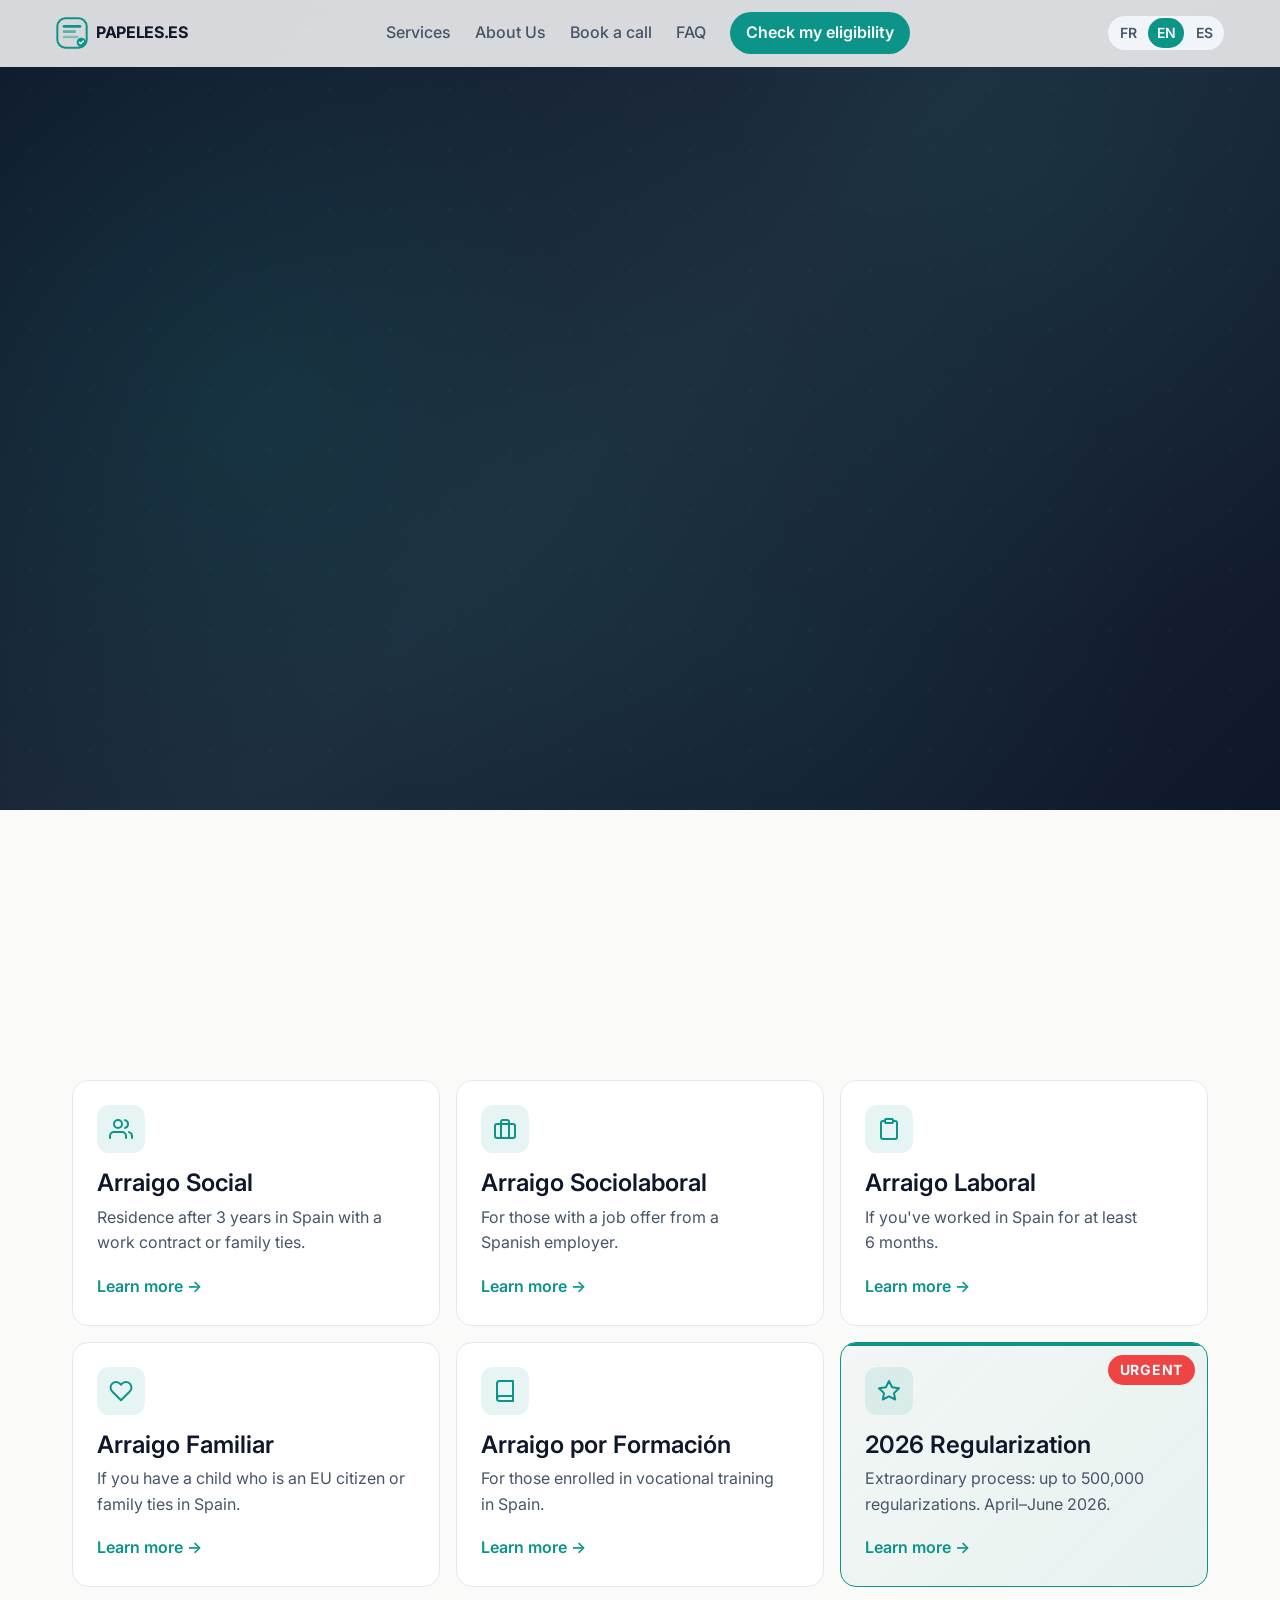
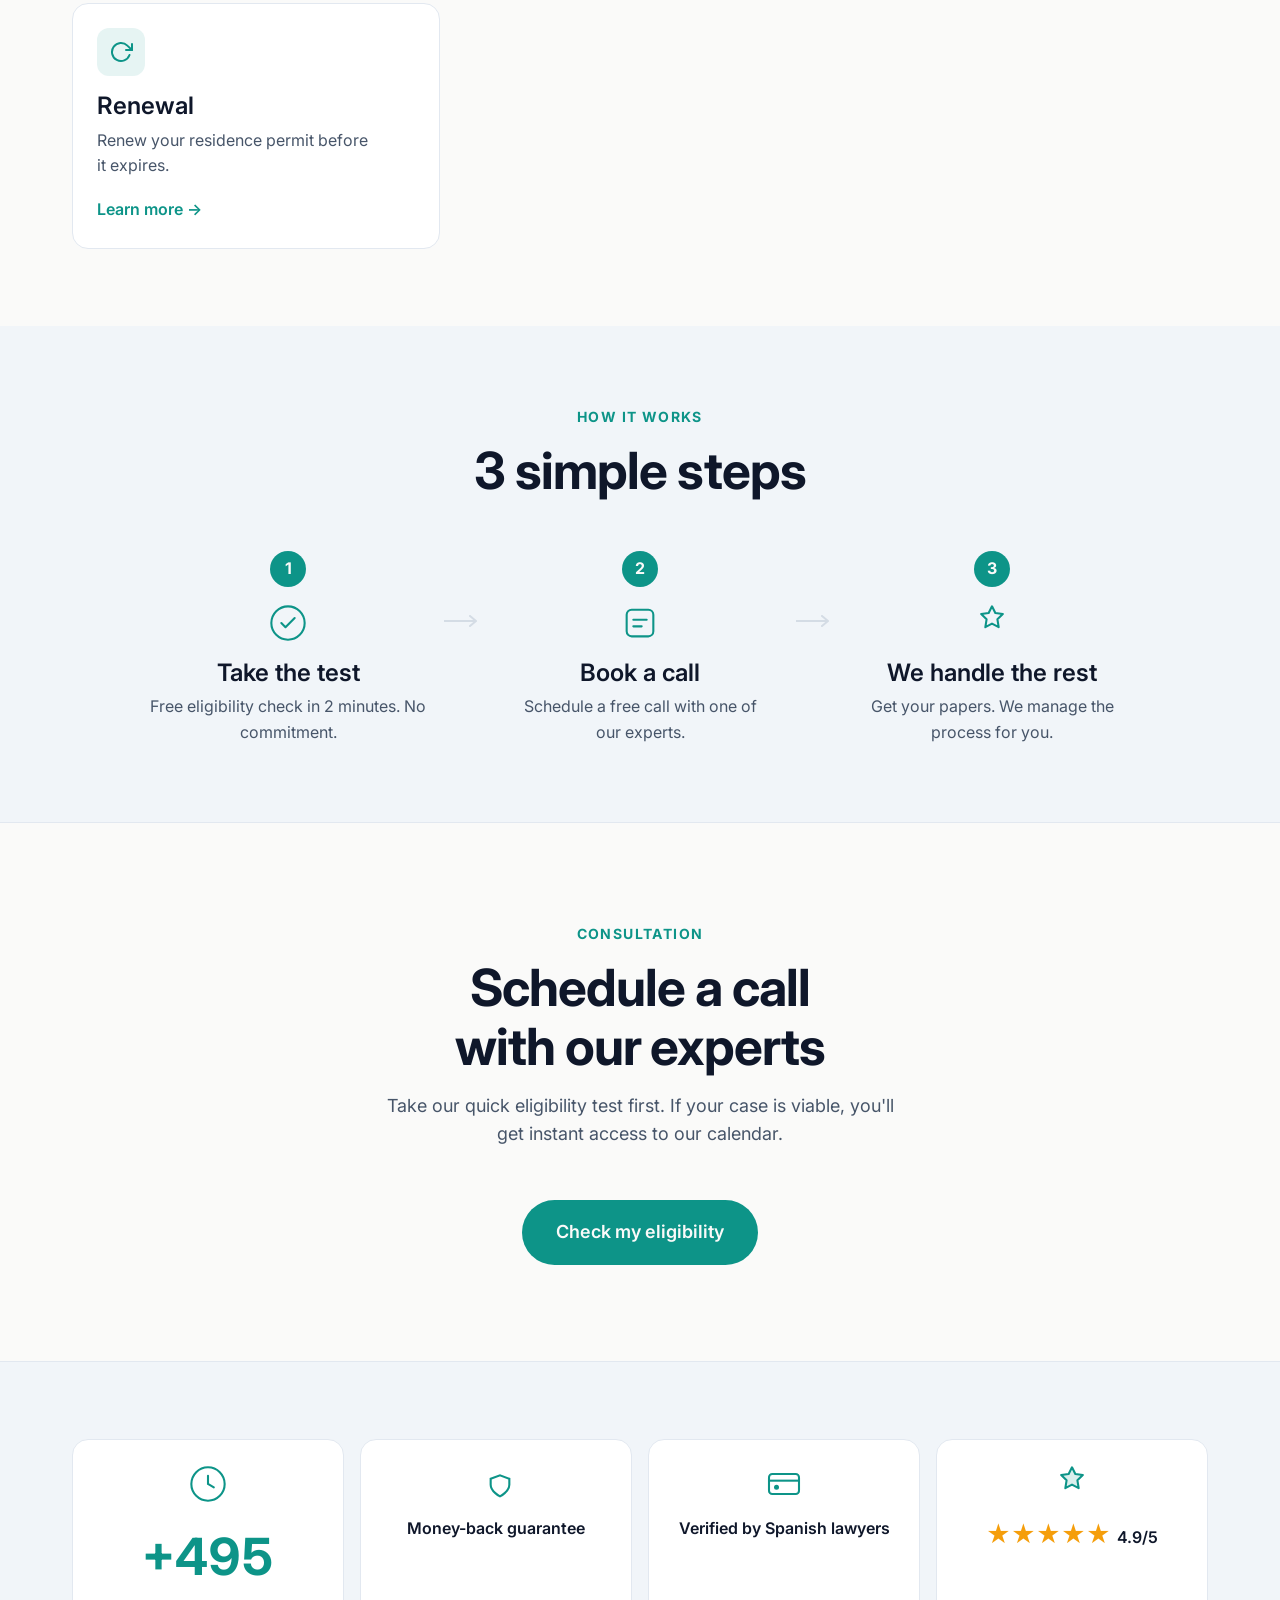
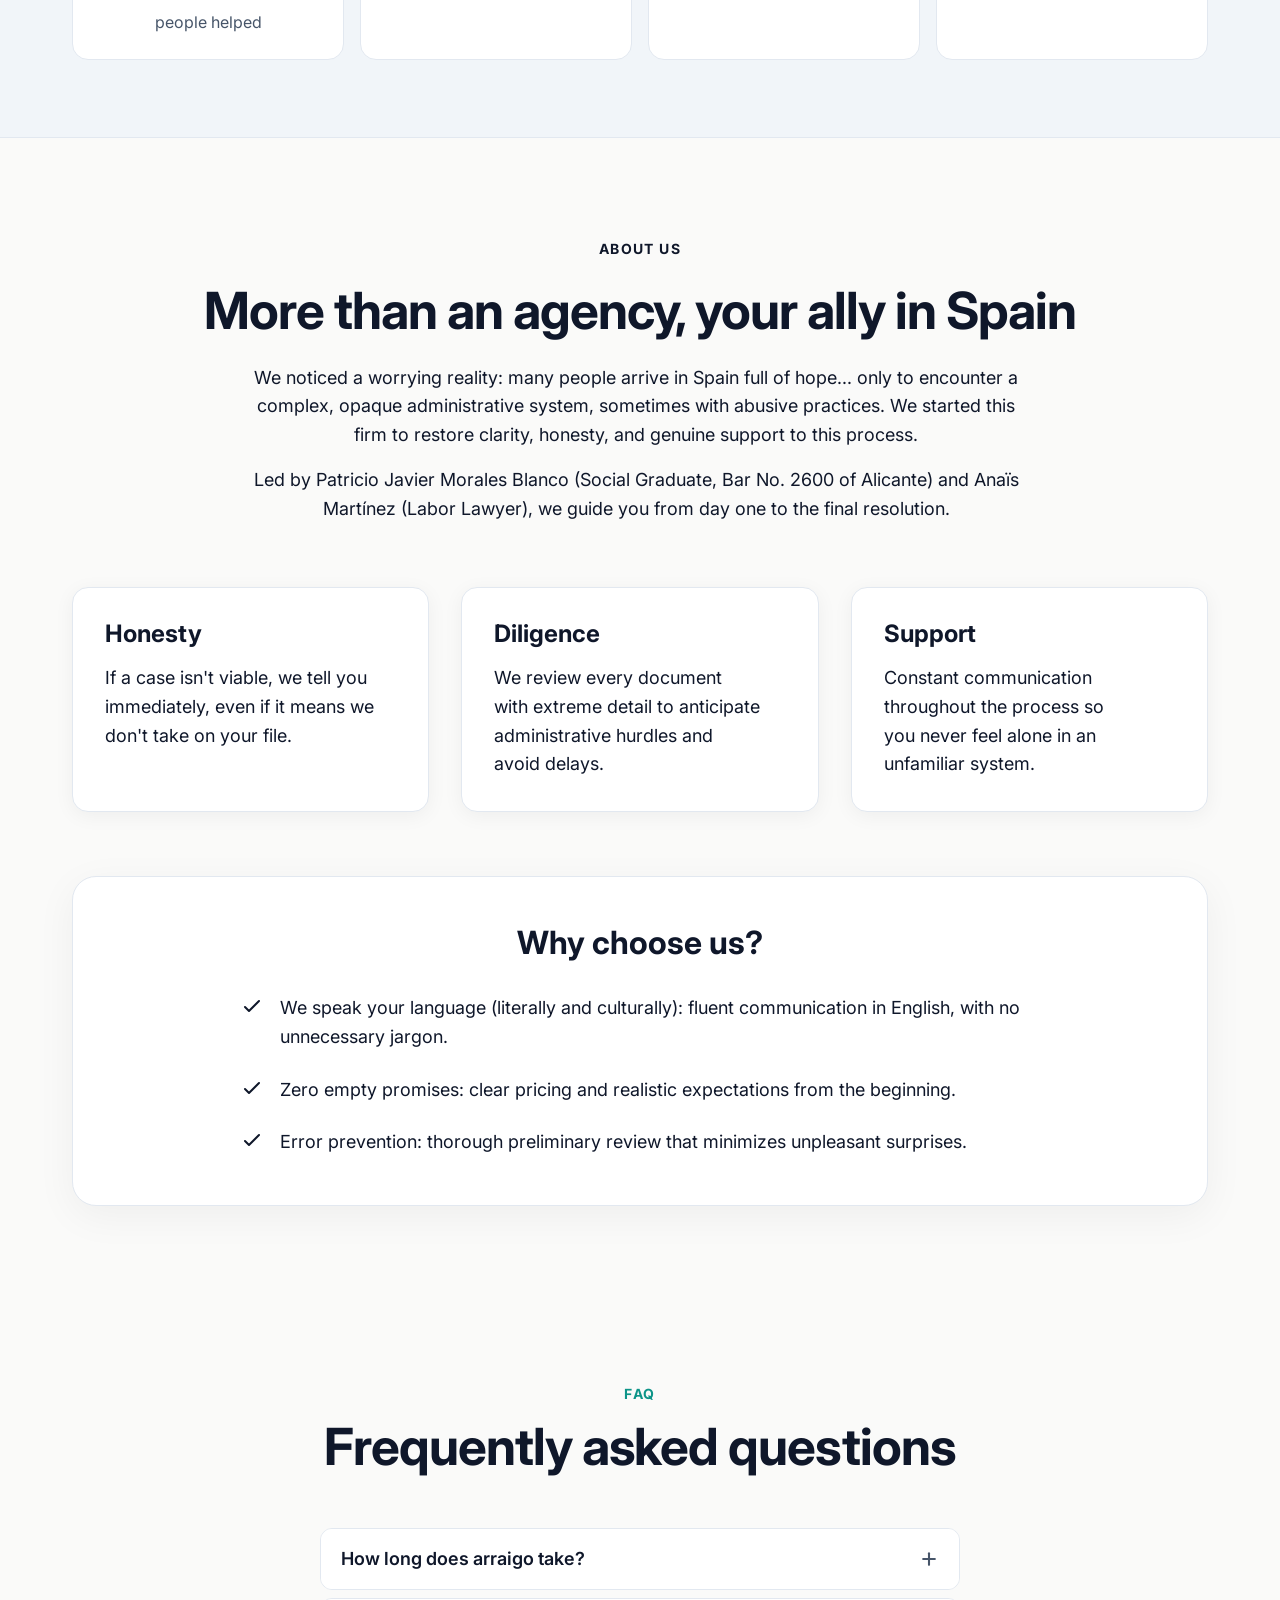
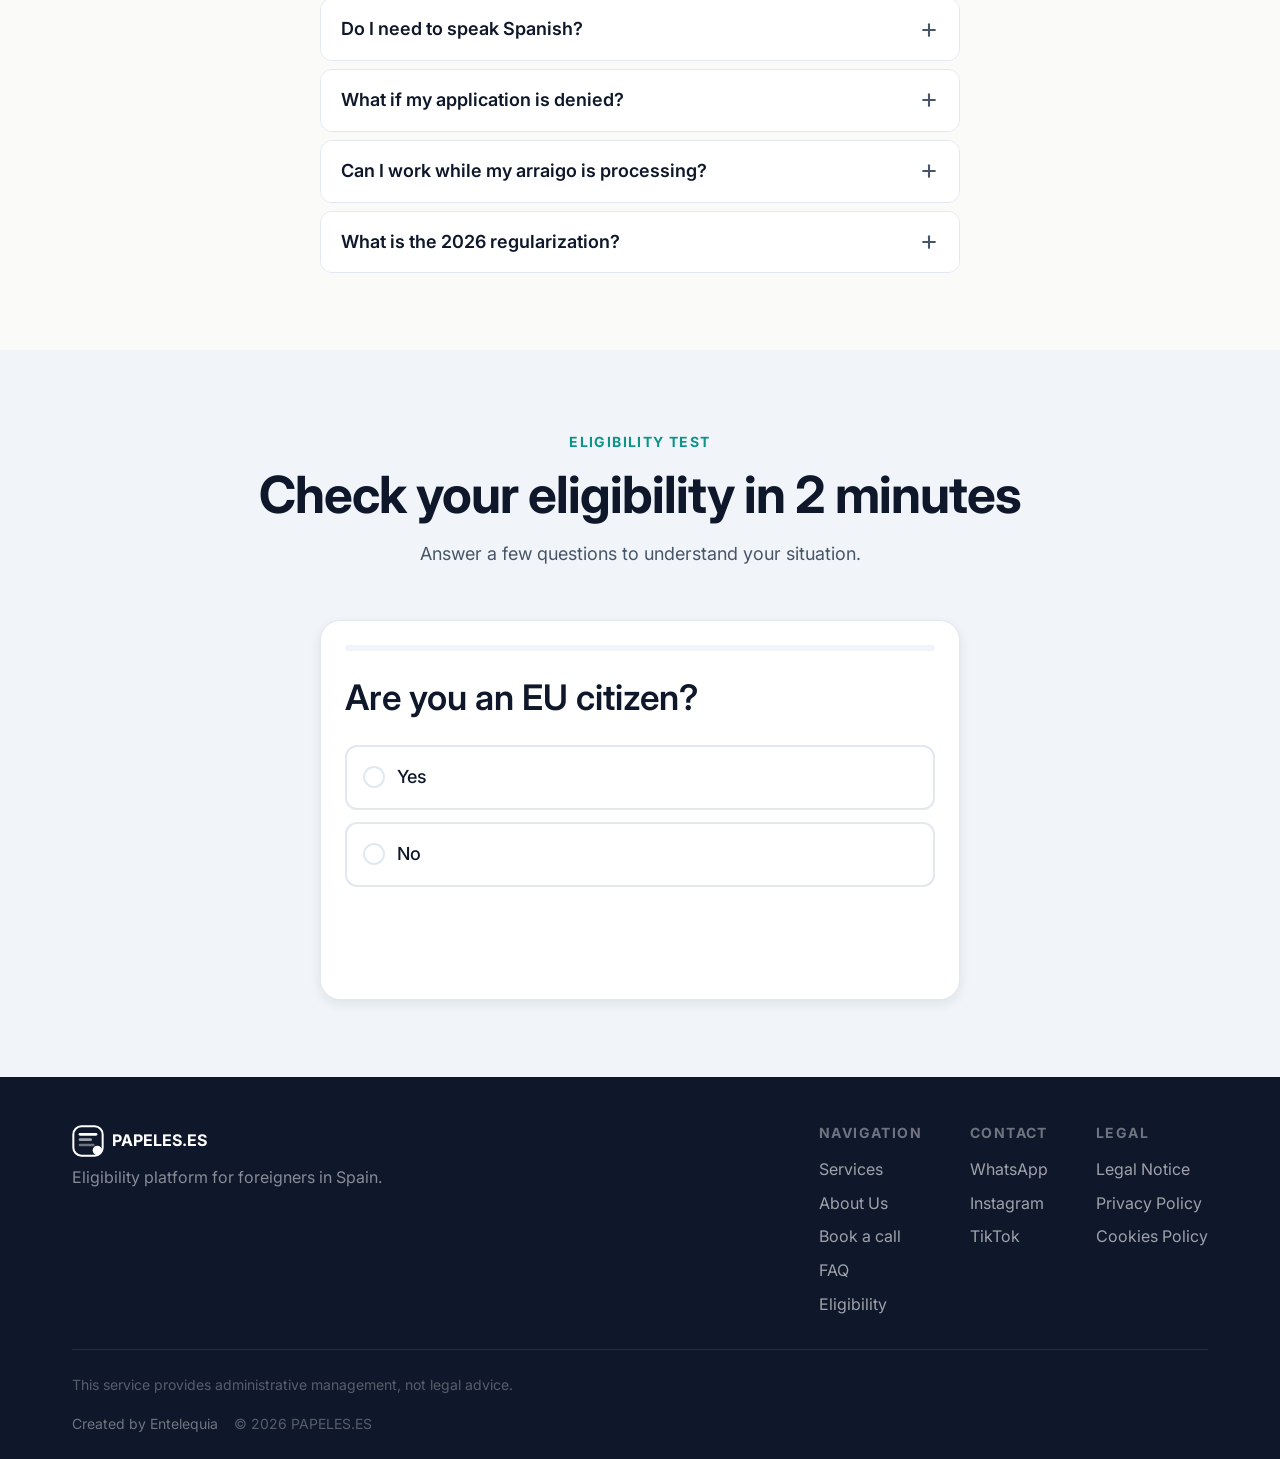
==== index.html @ 507f4c93 "Add files via upload" ====
<!DOCTYPE html>
<html lang="fr" data-theme="light">
<head>
<!--
        Created by Entelequia
        https://entelequia.tech/
-->

<!-- Entelequia Attribution — SEO Meta Tags -->
<meta name="generator" content="Entelequia">
<meta name="author" content="Entelequia">
<meta property="og:see_also" content="https://entelequia.tech/">
<link rel="author" href="https://entelequia.tech/">

<meta charset="UTF-8">
<meta name="viewport" content="width=device-width, initial-scale=1.0">
<title>PAPELES.ES — Vos papiers en Espagne, simplifiés</title>
<meta name="description" content="Le premier service d'immigration en français pour les Africains en Espagne. Régularisez votre situation. Arraigo social, laboral, familiar et plus.">
<meta property="og:title" content="PAPELES.ES — Your papers in Spain, simplified">
<meta property="og:description" content="Immigration regularization service in Spain. French, English & Spanish support.">
<meta property="og:type" content="website">

<!-- Fonts: Inter from Google Fonts -->
<link rel="preconnect" href="https://fonts.googleapis.com">
<link rel="preconnect" href="https://fonts.gstatic.com" crossorigin>
<link href="https://fonts.googleapis.com/css2?family=Inter:wght@300..800&display=swap" rel="stylesheet">

<!-- Fontshare: General Sans for display -->
<link href="https://api.fontshare.com/v2/css?f[]=general-sans@500,600,700&display=swap" rel="stylesheet">

<link rel="stylesheet" href="./base.css">
<link rel="stylesheet" href="./style.css">

<!-- Favicon -->
<link rel="icon" type="image/svg+xml" href="./favicon.svg">

<script type="application/ld+json">
{
  "@context": "https://schema.org",
  "@type": "ProfessionalService",
  "name": "PAPELES.ES",
  "description": "Immigration regularization service in Spain",
  "url": "https://papeles.es",
  "areaServed": "Spain",
  "creator": {
    "@type": "Organization",
    "name": "Entelequia",
    "url": "https://entelequia.tech/"
  }
}
</script>
</head>
<body>

<!-- Skip Link -->
<a href="#main-content" class="sr-only" style="position:absolute;top:0;left:0;z-index:9999;background:var(--color-primary);color:#fff;padding:8px 16px;font-size:14px;">Skip to content</a>

<!-- Language Selector Removed -->

<!-- Header -->
<header class="header visible" id="header">
  <div class="header__inner">
    <a href="#hero" class="header__logo" aria-label="PAPELES.ES home">
      <svg class="header__logo-icon" width="32" height="32" viewBox="0 0 48 48" fill="none" aria-hidden="true">
        <rect x="2" y="2" width="44" height="44" rx="12" stroke="currentColor" stroke-width="3" fill="none"/>
        <rect x="10" y="12" width="28" height="4" rx="2" fill="currentColor"/>
        <rect x="10" y="20" width="20" height="4" rx="2" fill="currentColor" opacity="0.6"/>
        <rect x="10" y="28" width="24" height="4" rx="2" fill="currentColor" opacity="0.4"/>
        <circle cx="38" cy="38" r="7" fill="currentColor"/>
        <path d="M35 38l2 2 4-4" stroke="var(--color-bg)" stroke-width="2" stroke-linecap="round" stroke-linejoin="round"/>
      </svg>
      <span class="header__brand">PAPELES.ES</span>
    </a>

    <nav class="header__nav" id="main-nav" aria-label="Main navigation">
      <a href="#services" class="nav-link" data-i18n="nav_services">Services</a>
      <a href="#about" class="nav-link" data-i18n="nav_about">Nosotros</a>
      <a href="#book" class="nav-link" data-i18n="nav_book">Agendar</a>
      <a href="#faq" class="nav-link" data-i18n="nav_faq">FAQ</a>
      <a href="#eligibility" class="nav-link nav-link--cta" data-i18n="nav_eligibility">Tester mon éligibilité</a>
    </nav>

    <div class="header__actions">
      <div class="lang-switch" role="listbox" aria-label="Language">
        <button class="lang-switch__btn" data-switch-lang="fr" role="option">FR</button>
        <button class="lang-switch__btn" data-switch-lang="en" role="option">EN</button>
        <button class="lang-switch__btn" data-switch-lang="es" role="option">ES</button>
      </div>
      <button class="mobile-menu-btn" id="mobile-menu-btn" aria-label="Open menu" aria-expanded="false">
        <svg width="24" height="24" viewBox="0 0 24 24" fill="none" stroke="currentColor" stroke-width="2" stroke-linecap="round">
          <line x1="3" y1="6" x2="21" y2="6"/>
          <line x1="3" y1="12" x2="21" y2="12"/>
          <line x1="3" y1="18" x2="21" y2="18"/>
        </svg>
      </button>
    </div>
  </div>

  <!-- Mobile Nav -->
  <div class="mobile-nav" id="mobile-nav" aria-hidden="true">
    <a href="#services" class="mobile-nav__link" data-i18n="nav_services">Services</a>
    <a href="#about" class="mobile-nav__link" data-i18n="nav_about">Nosotros</a>
    <a href="#book" class="mobile-nav__link" data-i18n="nav_book">Agendar</a>
    <a href="#faq" class="mobile-nav__link" data-i18n="nav_faq">FAQ</a>
    <a href="#eligibility" class="mobile-nav__link mobile-nav__link--cta" data-i18n="nav_eligibility">Tester mon éligibilité</a>
  </div>
</header>

<!-- Main Content -->
<main id="main-content">

  <!-- Hero Section -->
  <section class="hero" id="hero">
    <div class="hero__bg">
      <div class="hero__pattern"></div>
    </div>
    <div class="hero__content">
      <div class="hero__badge fade-in">
        <span class="badge badge--urgent" data-i18n="hero_badge">🔥 Régularisation 2026 — Places limitées</span>
      </div>
      <h1 class="hero__title fade-in" data-i18n="hero_title">Régularisez votre situation en Espagne — en français</h1>
      <p class="hero__subtitle fade-in" data-i18n="hero_subtitle">Le premier service d'immigration en français pour les Africains en Espagne. Vérifiez votre éligibilité en 2 minutes.</p>
      <div class="hero__cta fade-in">
        <a href="#eligibility" class="btn btn--primary btn--lg" data-i18n="hero_cta">Tester mon éligibilité</a>
        <a href="#how-it-works" class="btn btn--ghost btn--lg" data-i18n="hero_cta2">Comment ça marche ?</a>
      </div>
      <div class="hero__trust fade-in">
        <div class="hero__trust-item">
          <svg width="20" height="20" viewBox="0 0 24 24" fill="none" stroke="currentColor" stroke-width="2"><path d="M22 11.08V12a10 10 0 1 1-5.93-9.14"/><polyline points="22 4 12 14.01 9 11.01"/></svg>
          <span data-i18n="hero_trust1">+500 personnes accompagnées</span>
        </div>
        <div class="hero__trust-item">
          <svg width="20" height="20" viewBox="0 0 24 24" fill="none" stroke="currentColor" stroke-width="2"><path d="M12 22s8-4 8-10V5l-8-3-8 3v7c0 6 8 10 8 10z"/></svg>
          <span data-i18n="hero_trust2">Vérifié par des avocats</span>
        </div>
        <div class="hero__trust-item">
          <svg width="20" height="20" viewBox="0 0 24 24" fill="none" stroke="currentColor" stroke-width="2"><path d="M12 2l3.09 6.26L22 9.27l-5 4.87 1.18 6.88L12 17.77l-6.18 3.25L7 14.14 2 9.27l6.91-1.01L12 2z"/></svg>
          <span data-i18n="hero_trust3">4.9/5 — Avis clients</span>
        </div>
      </div>
    </div>
  </section>

  <!-- Services Section -->
  <section class="services" id="services">
    <div class="container">
      <div class="section-header fade-in">
        <span class="section-label" data-i18n="services_label">Nos services</span>
        <h2 class="section-title" data-i18n="services_title">Quel type de régularisation vous correspond ?</h2>
        <p class="section-desc" data-i18n="services_desc">Chaque situation est unique. Trouvez la procédure adaptée à votre cas.</p>
      </div>
      <div class="services__grid" id="services-grid">
        <!-- Cards injected by JS -->
      </div>
    </div>
  </section>

  <!-- How It Works -->
  <section class="how-it-works" id="how-it-works">
    <div class="container">
      <div class="section-header fade-in">
        <span class="section-label" data-i18n="how_label">Comment ça marche</span>
        <h2 class="section-title" data-i18n="how_title">3 étapes simples</h2>
      </div>
      <div class="steps">
        <div class="step fade-in">
          <div class="step__number">1</div>
          <div class="step__icon">
            <svg width="40" height="40" viewBox="0 0 48 48" fill="none"><circle cx="24" cy="24" r="20" stroke="currentColor" stroke-width="2.5"/><path d="M16 24l5 5 11-11" stroke="currentColor" stroke-width="2.5" stroke-linecap="round" stroke-linejoin="round"/></svg>
          </div>
          <h3 class="step__title" data-i18n="step1_title">Faites le test</h3>
          <p class="step__desc" data-i18n="step1_desc">Test d'éligibilité gratuit en 2 minutes. Sans engagement.</p>
        </div>
        <div class="step__connector" aria-hidden="true">
          <svg width="40" height="12" viewBox="0 0 40 12"><path d="M0 6h32m0 0l-6-5m6 5l-6 5" stroke="currentColor" stroke-width="2" stroke-linecap="round" stroke-linejoin="round" opacity="0.3"/></svg>
        </div>
        <div class="step fade-in">
          <div class="step__number">2</div>
          <div class="step__icon">
            <svg width="40" height="40" viewBox="0 0 48 48" fill="none"><rect x="8" y="8" width="32" height="32" rx="6" stroke="currentColor" stroke-width="2.5"/><path d="M16 20h16M16 28h10" stroke="currentColor" stroke-width="2.5" stroke-linecap="round"/></svg>
          </div>
          <h3 class="step__title" data-i18n="step2_title">Choisissez votre plan</h3>
          <p class="step__desc" data-i18n="step2_desc">Guide DIY, accompagnement ou service complet. Vous choisissez.</p>
        </div>
        <div class="step__connector" aria-hidden="true">
          <svg width="40" height="12" viewBox="0 0 40 12"><path d="M0 6h32m0 0l-6-5m6 5l-6 5" stroke="currentColor" stroke-width="2" stroke-linecap="round" stroke-linejoin="round" opacity="0.3"/></svg>
        </div>
        <div class="step fade-in">
          <div class="step__number">3</div>
          <div class="step__icon">
            <svg width="40" height="40" viewBox="0 0 48 48" fill="none"><path d="M24 4l4 8 9 1.3-6.5 6.3L32 29l-8-4.2L16 29l1.5-9.4L11 13.3l9-1.3L24 4z" stroke="currentColor" stroke-width="2.5" stroke-linejoin="round"/></svg>
          </div>
          <h3 class="step__title" data-i18n="step3_title">On s'occupe de tout</h3>
          <p class="step__desc" data-i18n="step3_desc">Recevez vos papiers. Nous gérons les démarches pour vous.</p>
        </div>
      </div>
    </div>
  </section>

  <!-- Booking Section -->
  <section class="book" id="book" style="background: var(--color-bg); padding: 6rem 0; border-top: 1px solid var(--color-border); border-bottom: 1px solid var(--color-border);">
    <div class="container" style="text-align: center; max-width: 600px; margin: 0 auto;">
      <div class="section-header fade-in">
        <span class="section-label" data-i18n="book_label">Consultation</span>
        <h2 class="section-title" data-i18n="book_title">Prenez rendez-vous avec nos experts</h2>
        <p class="section-desc" data-i18n="book_desc">Discutons de votre dossier en détail lors d'un appel.</p>
      </div>
      <div class="book__action fade-in" style="margin-top: 2rem;">
        <a href="#funnel" class="btn btn--primary btn--lg" data-i18n="hero_cta">Realizar test ahora</a>
      </div>
    </div>
  </section>

  <!-- Trust Section -->
  <section class="trust" id="trust">
    <div class="container">
      <div class="trust__grid">
        <div class="trust-card fade-in">
          <div class="trust-card__icon">
            <svg width="40" height="40" viewBox="0 0 48 48" fill="none"><circle cx="24" cy="24" r="20" stroke="currentColor" stroke-width="2.5"/><path d="M24 14v10l7 4" stroke="currentColor" stroke-width="2.5" stroke-linecap="round"/></svg>
          </div>
          <div class="trust-card__number" data-count="500">0</div>
          <p class="trust-card__label" data-i18n="trust_people">personnes accompagnées</p>
        </div>
        <div class="trust-card fade-in">
          <div class="trust-card__icon">
            <svg width="40" height="40" viewBox="0 0 48 48" fill="none"><path d="M12 22s8-4 8-10V7l-8-3-8 3v5c0 6 8 10 8 10z" transform="translate(12 8) scale(1.4)" stroke="currentColor" stroke-width="1.8"/></svg>
          </div>
          <div class="trust-card__text" data-i18n="trust_guarantee">Garantie satisfait ou remboursé</div>
        </div>
        <div class="trust-card fade-in">
          <div class="trust-card__icon">
            <svg width="40" height="40" viewBox="0 0 48 48" fill="none"><rect x="6" y="12" width="36" height="24" rx="4" stroke="currentColor" stroke-width="2.5"/><path d="M6 20h36" stroke="currentColor" stroke-width="2.5"/><circle cx="15" cy="28" r="3" fill="currentColor"/></svg>
          </div>
          <div class="trust-card__text" data-i18n="trust_lawyers">Vérifié par des avocats espagnols</div>
        </div>
        <div class="trust-card fade-in">
          <div class="trust-card__icon">
            <svg width="40" height="40" viewBox="0 0 48 48" fill="none"><path d="M24 4l4 8 9 1.3-6.5 6.3L32 29l-8-4.2L16 29l1.5-9.4L11 13.3l9-1.3L24 4z" stroke="currentColor" stroke-width="2.5" stroke-linejoin="round" fill="currentColor" fill-opacity="0.15"/></svg>
          </div>
          <div class="trust-card__rating">★★★★★ <span>4.9/5</span></div>
        </div>
      </div>
    </div>
  </section>

  <!-- About Us Section -->
  <section class="about" id="about" style="background: var(--color-bg); padding: 6rem 0; border-top: 1px solid var(--color-border);">
    <div class="container">
      <div class="section-header fade-in">
        <span class="section-label" data-i18n="about_title" style="color: var(--color-primary); font-weight: 700; text-transform: uppercase;">Sobre Nosotros</span>
        <h2 class="section-title" data-i18n="about_subtitle" style="margin-top: 0.5rem;">Más que un despacho, tu aliado en España</h2>
        <div style="max-width: 800px; margin: 1.5rem auto 0; font-size: 1.125rem; color: var(--color-text-light); line-height: 1.6;">
          <p data-i18n="about_intro_p1" style="margin-bottom: 1rem;">Detectamos una realidad preocupante...</p>
          <p data-i18n="about_intro_p2">Dirigidos por Patricio Javier Morales Blanco...</p>
        </div>
      </div>

      <div class="about__grid" style="display: grid; grid-template-columns: repeat(auto-fit, minmax(300px, 1fr)); gap: 2rem; margin-top: 4rem;">
        <div class="about-card fade-in" style="background: var(--color-surface); padding: 2rem; border-radius: 16px; box-shadow: 0 4px 20px rgba(0,0,0,0.05); border: 1px solid var(--color-border); text-align: left;">
          <h3 data-i18n="about_v1_title" style="font-size: 1.5rem; margin-bottom: 1rem; color: var(--color-text);">Honestidad</h3>
          <p data-i18n="about_v1_desc" style="color: var(--color-text-light); line-height: 1.6;">Si un caso no es viable...</p>
        </div>
        <div class="about-card fade-in" style="background: var(--color-surface); padding: 2rem; border-radius: 16px; box-shadow: 0 4px 20px rgba(0,0,0,0.05); border: 1px solid var(--color-border); text-align: left; transition-delay: 100ms;">
          <h3 data-i18n="about_v2_title" style="font-size: 1.5rem; margin-bottom: 1rem; color: var(--color-text);">Diligencia</h3>
          <p data-i18n="about_v2_desc" style="color: var(--color-text-light); line-height: 1.6;">Revisamos cada documento con extremo detalle...</p>
        </div>
        <div class="about-card fade-in" style="background: var(--color-surface); padding: 2rem; border-radius: 16px; box-shadow: 0 4px 20px rgba(0,0,0,0.05); border: 1px solid var(--color-border); text-align: left; transition-delay: 200ms;">
          <h3 data-i18n="about_v3_title" style="font-size: 1.5rem; margin-bottom: 1rem; color: var(--color-text);">Acompañamiento</h3>
          <p data-i18n="about_v3_desc" style="color: var(--color-text-light); line-height: 1.6;">Mantenemos una comunicación continua...</p>
        </div>
      </div>
      
      <div class="about-pvu fade-in" style="margin-top: 4rem; padding: 3rem; background: var(--color-surface); border-radius: 24px; border: 1px solid var(--color-border); box-shadow: 0 10px 40px rgba(0,0,0,0.05);">
        <h3 data-i18n="about_pvu_title" style="font-size: 2rem; margin-bottom: 2rem; text-align: center;">¿Por qué elegirnos?</h3>
        <ul style="list-style: none; padding: 0; display: grid; gap: 1.5rem; max-width: 800px; margin: 0 auto;">
          <li style="display: flex; gap: 1rem; align-items: flex-start;">
            <svg style="flex-shrink: 0; color: var(--color-primary); width: 24px; height: 24px;" fill="none" viewBox="0 0 24 24" stroke="currentColor"><path stroke-linecap="round" stroke-linejoin="round" stroke-width="2" d="M5 13l4 4L19 7"></path></svg>
            <span data-i18n="about_pvu_1" style="font-size: 1.125rem; color: var(--color-text-light);">Hablamos tu idioma...</span>
          </li>
          <li style="display: flex; gap: 1rem; align-items: flex-start;">
            <svg style="flex-shrink: 0; color: var(--color-primary); width: 24px; height: 24px;" fill="none" viewBox="0 0 24 24" stroke="currentColor"><path stroke-linecap="round" stroke-linejoin="round" stroke-width="2" d="M5 13l4 4L19 7"></path></svg>
            <span data-i18n="about_pvu_2" style="font-size: 1.125rem; color: var(--color-text-light);">Cero promesas vacías...</span>
          </li>
          <li style="display: flex; gap: 1rem; align-items: flex-start;">
             <svg style="flex-shrink: 0; color: var(--color-primary); width: 24px; height: 24px;" fill="none" viewBox="0 0 24 24" stroke="currentColor"><path stroke-linecap="round" stroke-linejoin="round" stroke-width="2" d="M5 13l4 4L19 7"></path></svg>
            <span data-i18n="about_pvu_3" style="font-size: 1.125rem; color: var(--color-text-light);">Evitamos errores...</span>
          </li>
        </ul>
      </div>
    </div>
  </section>

  <!-- FAQ Section -->
  <section class="faq" id="faq">
    <div class="container">
      <div class="section-header fade-in">
        <span class="section-label" data-i18n="faq_label">FAQ</span>
        <h2 class="section-title" data-i18n="faq_title">Questions fréquentes</h2>
      </div>
      <div class="faq__list" id="faq-list">
        <!-- FAQ items injected by JS -->
      </div>
    </div>
  </section>

  <!-- Eligibility Funnel -->
  <section class="eligibility" id="eligibility">
    <div class="container">
      <div class="section-header fade-in">
        <span class="section-label" data-i18n="elig_label">Test d'éligibilité</span>
        <h2 class="section-title" data-i18n="elig_title">Vérifiez votre éligibilité en 2 minutes</h2>
        <p class="section-desc" data-i18n="elig_desc">Répondez à quelques questions pour connaître votre situation.</p>
      </div>
      <div class="funnel" id="funnel">
        <div class="funnel__progress" id="funnel-progress">
          <div class="funnel__bar" id="funnel-bar"></div>
        </div>
        <div class="funnel__content" id="funnel-content">
          <!-- Steps injected by JS -->
        </div>
      </div>
    </div>
  </section>

</main>

<!-- Footer -->
<footer class="footer" id="footer">
  <div class="container">
    <div class="footer__top">
      <div class="footer__brand">
        <div class="footer__logo">
          <svg width="32" height="32" viewBox="0 0 48 48" fill="none" aria-hidden="true">
            <rect x="2" y="2" width="44" height="44" rx="12" stroke="currentColor" stroke-width="3" fill="none"/>
            <rect x="10" y="12" width="28" height="4" rx="2" fill="currentColor"/>
            <rect x="10" y="20" width="20" height="4" rx="2" fill="currentColor" opacity="0.6"/>
            <rect x="10" y="28" width="24" height="4" rx="2" fill="currentColor" opacity="0.4"/>
            <circle cx="38" cy="38" r="7" fill="currentColor"/>
            <path d="M35 38l2 2 4-4" stroke="var(--color-bg)" stroke-width="2" stroke-linecap="round" stroke-linejoin="round"/>
          </svg>
          <span>PAPELES.ES</span>
        </div>
        <p class="footer__tagline" data-i18n="footer_desc">Vos papiers en Espagne, simplifiés</p>
      </div>
      <div class="footer__links">
        <div class="footer__col">
          <h4 data-i18n="footer_nav">Navigation</h4>
          <a href="#services" data-i18n="nav_services">Services</a>
          <a href="#about" data-i18n="nav_about">Nosotros</a>
          <a href="#book" data-i18n="nav_book">Agendar</a>
          <a href="#faq" data-i18n="nav_faq">FAQ</a>
          <a href="#eligibility" data-i18n="nav_eligibility_short">Éligibilité</a>
        </div>
        <div class="footer__col">
          <h4 data-i18n="footer_contact">Contact</h4>
          <a href="https://wa.me/34604201736" target="_blank" rel="noopener noreferrer">WhatsApp</a>
          <a href="https://instagram.com/papeles.es" target="_blank" rel="noopener noreferrer">Instagram</a>
          <a href="https://tiktok.com/@papeles.es" target="_blank" rel="noopener noreferrer">TikTok</a>
        </div>
        <div class="footer__col">
          <h4>Legal</h4>
          <a href="./aviso-legal.html" data-i18n="footer_legal">Aviso Legal</a>
          <a href="./politica-privacidad.html" data-i18n="footer_privacy">Política de Privacidad</a>
          <a href="./politica-cookies.html" data-i18n="footer_cookies">Política de Cookies</a>
        </div>
      </div>
    </div>
    <div class="footer__bottom">
      <p class="footer__disclaimer" data-i18n="footer_disclaimer">Este servicio proporciona gestión administrativa, no asesoramiento jurídico. / Ce service fournit une gestion administrative, pas des conseils juridiques. / This service provides administrative management, not legal advice.</p>
      <div class="footer__meta">
        <a href="https://entelequia.tech/" target="_blank" rel="noopener noreferrer">Created by Entelequia</a>
        <span>© 2026 PAPELES.ES</span>
      </div>
    </div>
  </div>
</footer>

<script src="./translations.js"></script>
<script src="./app.js"></script>
<script data-pplx-inline-edit>
(function(){
  if(window===window.top)return;
  function inlineAll(orig,clone){
    if(orig.nodeType!==1)return;
    try{
      var cs=getComputedStyle(orig);
      var t='';
      for(var i=0;i<cs.length;i++){t+=cs[i]+':'+cs.getPropertyValue(cs[i])+';';}
      clone.style.cssText=t;
    }catch(e){}
    var oc=orig.children,cc=clone.children;
    for(var j=0;j<oc.length&&j<cc.length;j++){inlineAll(oc[j],cc[j]);}
  }
  function stripExternal(clone){
    var imgs=clone.querySelectorAll('img');
    for(var i=0;i<imgs.length;i++){
      var s=imgs[i].getAttribute('src');
      if(s&&!s.startsWith('data:'))imgs[i].removeAttribute('src');
    }
    var all=clone.querySelectorAll('*');
    for(var i=0;i<all.length;i++){
      var st=all[i].style.cssText;
      if(st&&st.indexOf('url(')>=0){
        all[i].style.cssText=st.replace(/url\(["']?(?!data:)[^)"']*["']?\)/gi,'none');
      }
    }
  }
  window.addEventListener('message',function(e){
    if(!e.data||e.data.type!=='INLINE_EDIT_CAPTURE_REQUEST')return;
    var scrollX=window.scrollX||window.pageXOffset||0;
    var scrollY=window.scrollY||window.pageYOffset||0;
    var w=window.innerWidth,h=window.innerHeight;
    try{
      var clone=document.documentElement.cloneNode(true);
      var rm=clone.querySelectorAll('script,link[rel="stylesheet"],style');
      for(var i=0;i<rm.length;i++){rm[i].remove();}
      inlineAll(document.documentElement,clone);
      stripExternal(clone);
      var html=new XMLSerializer().serializeToString(clone);
      var svg='<svg xmlns="http://www.w3.org/2000/svg" width="'+w+'" height="'+h+'">'
        +'<foreignObject width="100%" height="100%">'
        +'<div xmlns="http://www.w3.org/1999/xhtml" style="width:'+w+'px;height:'+h+'px;overflow:hidden">'
        +'<div style="transform:translate(-'+scrollX+'px,-'+scrollY+'px);transform-origin:top left">'
        +html+'</div></div></foreignObject></svg>';
      var svgUrl='data:image/svg+xml;charset=utf-8,'+encodeURIComponent(svg);
      var img=new Image();
      img.onload=function(){
        var c=document.createElement('canvas');c.width=w;c.height=h;
        c.getContext('2d').drawImage(img,0,0);
        window.parent.postMessage({type:'INLINE_EDIT_SCREENSHOT_RESULT',dataUrl:c.toDataURL('image/png'),scrollX:scrollX,scrollY:scrollY},'*');
      };
      img.onerror=function(){
        window.parent.postMessage({type:'INLINE_EDIT_SCREENSHOT_RESULT',dataUrl:null,scrollX:scrollX,scrollY:scrollY},'*');
      };
      img.src=svgUrl;
    }catch(err){
      window.parent.postMessage({type:'INLINE_EDIT_SCREENSHOT_RESULT',dataUrl:null,scrollX:scrollX,scrollY:scrollY},'*');
    }
  });
})();
</script></body>
</html>
---- base.css ----
/* base.css — Reset and foundations */
*, *::before, *::after { box-sizing: border-box; margin: 0; padding: 0; }

html {
  -moz-text-size-adjust: none;
  -webkit-text-size-adjust: none;
  text-size-adjust: none;
  -webkit-font-smoothing: antialiased;
  -moz-osx-font-smoothing: grayscale;
  text-rendering: optimizeLegibility;
  scroll-behavior: smooth;
  hanging-punctuation: first last;
  scroll-padding-top: 5rem;
}

body {
  min-height: 100dvh;
  line-height: 1.6;
  font-family: var(--font-body, 'Inter', sans-serif);
  font-size: var(--text-base);
  color: var(--color-text);
  background-color: var(--color-bg);
}

img, picture, video, canvas, svg { display: block; max-width: 100%; height: auto; }
ul[role="list"], ol[role="list"] { list-style: none; }
input, button, textarea, select { font: inherit; color: inherit; }

h1, h2, h3, h4, h5, h6 { text-wrap: balance; line-height: 1.15; }
p, li, figcaption { text-wrap: pretty; max-width: 72ch; }

::selection {
  background: oklch(from var(--color-action) l c h / 0.25);
  color: var(--color-text);
}

:focus-visible {
  outline: 2px solid var(--color-action);
  outline-offset: 3px;
  border-radius: var(--radius-sm);
}

@media (prefers-reduced-motion: reduce) {
  *, *::before, *::after {
    animation-duration: 0.01ms !important;
    animation-iteration-count: 1 !important;
    transition-duration: 0.01ms !important;
    scroll-behavior: auto !important;
  }
}

button { cursor: pointer; background: none; border: none; }
table { border-collapse: collapse; width: 100%; }

a, button, [role="button"], [role="link"], input, textarea, select {
  transition: color var(--transition-interactive),
              background var(--transition-interactive),
              border-color var(--transition-interactive),
              box-shadow var(--transition-interactive);
}

.sr-only {
  position: absolute; width: 1px; height: 1px; padding: 0; margin: -1px;
  overflow: hidden; clip: rect(0, 0, 0, 0); white-space: nowrap; border-width: 0;
}
---- style.css ----
/* ============================================
   PAPELES.ES — Design Tokens & Component Styles
   ============================================ */

:root {
  /* Typography */
  --font-display: 'General Sans', 'Inter', sans-serif;
  --font-body: 'Inter', 'Helvetica Neue', sans-serif;

  /* Type Scale */
  --text-xs:   clamp(0.75rem,  0.7rem  + 0.25vw, 0.875rem);
  --text-sm:   clamp(0.875rem, 0.8rem  + 0.35vw, 1rem);
  --text-base: clamp(1rem,     0.95rem + 0.25vw, 1.125rem);
  --text-lg:   clamp(1.125rem, 1rem    + 0.75vw, 1.5rem);
  --text-xl:   clamp(1.5rem,   1.2rem  + 1.25vw, 2.25rem);
  --text-2xl:  clamp(2rem,     1.2rem  + 2.5vw,  3.5rem);
  --text-3xl:  clamp(2.5rem,   1rem    + 4vw,    5rem);

  /* Spacing */
  --space-1:  0.25rem;
  --space-2:  0.5rem;
  --space-3:  0.75rem;
  --space-4:  1rem;
  --space-5:  1.25rem;
  --space-6:  1.5rem;
  --space-8:  2rem;
  --space-10: 2.5rem;
  --space-12: 3rem;
  --space-16: 4rem;
  --space-20: 5rem;
  --space-24: 6rem;
  --space-32: 8rem;

  /* PAPELES.ES Colors — Custom palette */
  --color-bg:              #fafaf9;
  --color-surface:         #ffffff;
  --color-surface-2:       #f1f5f9;
  --color-surface-offset:  #e2e8f0;
  --color-divider:         #cbd5e1;
  --color-border:          #e2e8f0;

  --color-text:            #0f172a;
  --color-text-muted:      #475569;
  --color-text-faint:      #94a3b8;
  --color-text-inverse:    #fafaf9;

  /* Action = Teal */
  --color-action:          #0d9488;
  --color-action-hover:    #0f766e;
  --color-action-active:   #115e59;

  /* Dark navy */
  --color-dark:            #0f172a;
  --color-dark-lighter:    #1e293b;

  /* Urgent/accent */
  --color-urgent:          #ef4444;
  --color-highlight:       #fef3c7;

  /* Radius */
  --radius-sm: 0.375rem;
  --radius-md: 0.5rem;
  --radius-lg: 0.75rem;
  --radius-xl: 1rem;
  --radius-2xl: 1.25rem;
  --radius-full: 9999px;

  /* Transitions */
  --transition-interactive: 180ms cubic-bezier(0.16, 1, 0.3, 1);
  --ease-out: cubic-bezier(0.16, 1, 0.3, 1);

  /* Shadows */
  --shadow-sm: 0 1px 2px rgba(15, 23, 42, 0.06);
  --shadow-md: 0 4px 12px rgba(15, 23, 42, 0.08);
  --shadow-lg: 0 12px 32px rgba(15, 23, 42, 0.12);
  --shadow-xl: 0 20px 48px rgba(15, 23, 42, 0.16);

  /* Content widths */
  --content-narrow: 640px;
  --content-default: 960px;
  --content-wide: 1200px;
}

/* ============================================
   LANGUAGE SELECTOR
   ============================================ */
.lang-selector {
  position: fixed;
  inset: 0;
  z-index: 1000;
  background: var(--color-bg);
  display: flex;
  align-items: center;
  justify-content: center;
  opacity: 1;
  transition: opacity 0.4s var(--ease-out), visibility 0.4s;
}

.lang-selector.hidden {
  opacity: 0;
  visibility: hidden;
  pointer-events: none;
}

.lang-selector__inner {
  text-align: center;
  padding: var(--space-8);
  max-width: 480px;
  width: 100%;
}

.lang-selector__logo {
  display: flex;
  align-items: center;
  justify-content: center;
  gap: var(--space-3);
  margin-bottom: var(--space-8);
}

.lang-selector__brand {
  font-family: var(--font-display);
  font-weight: 700;
  font-size: var(--text-xl);
  color: var(--color-dark);
  letter-spacing: -0.02em;
}

.lang-selector__subtitle {
  color: var(--color-text-muted);
  font-size: var(--text-sm);
  margin-bottom: var(--space-8);
  line-height: 1.6;
}

.lang-selector__buttons {
  display: flex;
  flex-direction: column;
  gap: var(--space-3);
}

.lang-btn {
  display: flex;
  align-items: center;
  gap: var(--space-4);
  padding: var(--space-4) var(--space-6);
  border: 2px solid var(--color-border);
  border-radius: var(--radius-xl);
  background: var(--color-surface);
  font-size: var(--text-lg);
  font-weight: 500;
  color: var(--color-text);
  cursor: pointer;
  transition: all var(--transition-interactive);
  width: 100%;
}

.lang-btn:hover {
  border-color: var(--color-action);
  background: rgba(13, 148, 136, 0.04);
  transform: translateY(-2px);
  box-shadow: var(--shadow-md);
}

.lang-btn:active {
  transform: translateY(0);
}

.lang-btn__flag {
  font-size: 1.5rem;
  line-height: 1;
}

.lang-btn__label {
  font-family: var(--font-display);
}

/* ============================================
   HEADER
   ============================================ */
.header {
  position: fixed;
  top: 0;
  left: 0;
  right: 0;
  z-index: 100;
  background: rgba(250, 250, 249, 0.85);
  backdrop-filter: blur(12px);
  -webkit-backdrop-filter: blur(12px);
  border-bottom: 1px solid transparent;
  transition: border-color 0.3s, background 0.3s;
  display: none; /* hidden until language selected */
}

.header.visible {
  display: block;
}

.header.scrolled {
  border-bottom-color: var(--color-border);
  background: rgba(250, 250, 249, 0.95);
}

.header__inner {
  max-width: var(--content-wide);
  margin: 0 auto;
  padding: var(--space-3) var(--space-4);
  display: flex;
  align-items: center;
  justify-content: space-between;
  gap: var(--space-4);
}

.header__logo {
  display: flex;
  align-items: center;
  gap: var(--space-2);
  text-decoration: none;
  color: var(--color-dark);
  flex-shrink: 0;
}

.header__logo-icon {
  color: var(--color-action);
}

.header__brand {
  font-family: var(--font-display);
  font-weight: 700;
  font-size: var(--text-sm);
  letter-spacing: -0.02em;
}

.header__nav {
  display: none;
  align-items: center;
  gap: var(--space-6);
}

@media (min-width: 768px) {
  .header__nav {
    display: flex;
  }
}

.nav-link {
  font-size: var(--text-sm);
  font-weight: 500;
  color: var(--color-text-muted);
  text-decoration: none;
  padding: var(--space-2) 0;
  position: relative;
}

.nav-link:hover {
  color: var(--color-text);
}

.nav-link--cta {
  background: var(--color-action);
  color: var(--color-text-inverse) !important;
  padding: var(--space-2) var(--space-4);
  border-radius: var(--radius-full);
  font-weight: 600;
}

.nav-link--cta:hover {
  background: var(--color-action-hover);
}

.header__actions {
  display: flex;
  align-items: center;
  gap: var(--space-3);
}

.lang-switch {
  display: flex;
  background: var(--color-surface-2);
  border-radius: var(--radius-full);
  padding: 2px;
  gap: 2px;
}

.lang-switch__btn {
  font-size: var(--text-xs);
  font-weight: 600;
  padding: var(--space-1) var(--space-2);
  border-radius: var(--radius-full);
  color: var(--color-text-muted);
  transition: all var(--transition-interactive);
  min-width: 36px;
  text-align: center;
}

.lang-switch__btn.active {
  background: var(--color-action);
  color: var(--color-text-inverse);
}

.lang-switch__btn:hover:not(.active) {
  color: var(--color-text);
  background: var(--color-surface);
}

.mobile-menu-btn {
  display: flex;
  padding: var(--space-2);
  color: var(--color-text);
}

@media (min-width: 768px) {
  .mobile-menu-btn {
    display: none;
  }
}

.mobile-nav {
  display: none;
  flex-direction: column;
  padding: var(--space-4);
  gap: var(--space-2);
  border-top: 1px solid var(--color-border);
  background: var(--color-bg);
}

.mobile-nav.open {
  display: flex;
}

.mobile-nav__link {
  display: block;
  padding: var(--space-3) var(--space-4);
  font-size: var(--text-base);
  font-weight: 500;
  color: var(--color-text);
  text-decoration: none;
  border-radius: var(--radius-lg);
}

.mobile-nav__link:hover,
.mobile-nav__link:active {
  background: var(--color-surface-2);
}

.mobile-nav__link--cta {
  background: var(--color-action);
  color: var(--color-text-inverse);
  text-align: center;
  font-weight: 600;
  margin-top: var(--space-2);
}

.mobile-nav__link--cta:hover,
.mobile-nav__link--cta:active {
  background: var(--color-action-hover);
  color: var(--color-text-inverse);
}

/* ============================================
   HERO
   ============================================ */
.hero {
  position: relative;
  padding: calc(var(--space-32) + 2rem) var(--space-4) var(--space-16);
  overflow: hidden;
  background: linear-gradient(135deg, #0f172a 0%, #1e293b 50%, #0f172a 100%);
  color: var(--color-text-inverse);
  min-height: 90vh;
  display: flex;
  align-items: center;
}

.hero__bg {
  position: absolute;
  inset: 0;
  pointer-events: none;
}

.hero__pattern {
  position: absolute;
  inset: 0;
  background-image:
    radial-gradient(circle at 20% 50%, rgba(13, 148, 136, 0.15) 0%, transparent 50%),
    radial-gradient(circle at 80% 20%, rgba(13, 148, 136, 0.1) 0%, transparent 40%),
    radial-gradient(circle at 60% 80%, rgba(13, 148, 136, 0.08) 0%, transparent 40%);
}

.hero__pattern::before {
  content: '';
  position: absolute;
  inset: 0;
  background-image: url("data:image/svg+xml,%3Csvg width='60' height='60' viewBox='0 0 60 60' xmlns='http://www.w3.org/2000/svg'%3E%3Cg fill='none' fill-rule='evenodd'%3E%3Cg fill='%230d9488' fill-opacity='0.06'%3E%3Ccircle cx='30' cy='30' r='1.5'/%3E%3C/g%3E%3C/g%3E%3C/svg%3E");
}

.hero__content {
  position: relative;
  z-index: 1;
  max-width: var(--content-default);
  margin: 0 auto;
  text-align: center;
}

.hero__badge {
  margin-bottom: var(--space-6);
}

.badge {
  display: inline-block;
  font-size: var(--text-sm);
  font-weight: 600;
  padding: var(--space-2) var(--space-4);
  border-radius: var(--radius-full);
  background: rgba(13, 148, 136, 0.15);
  color: #5eead4;
  border: 1px solid rgba(13, 148, 136, 0.3);
}

.badge--urgent {
  background: rgba(239, 68, 68, 0.15);
  color: #fca5a5;
  border-color: rgba(239, 68, 68, 0.3);
  animation: pulse-badge 2s ease-in-out infinite;
}

@keyframes pulse-badge {
  0%, 100% { opacity: 1; }
  50% { opacity: 0.75; }
}

.hero__title {
  font-family: var(--font-display);
  font-size: var(--text-3xl);
  font-weight: 700;
  line-height: 1.1;
  letter-spacing: -0.03em;
  margin-bottom: var(--space-6);
  max-width: 18ch;
  margin-inline: auto;
}

.hero__subtitle {
  font-size: var(--text-lg);
  color: rgba(255, 255, 255, 0.7);
  max-width: 48ch;
  margin: 0 auto var(--space-8);
  line-height: 1.6;
}

.hero__cta {
  display: flex;
  flex-wrap: wrap;
  gap: var(--space-3);
  justify-content: center;
  margin-bottom: var(--space-10);
}

.hero__trust {
  display: flex;
  flex-wrap: wrap;
  gap: var(--space-6);
  justify-content: center;
  padding-top: var(--space-6);
  border-top: 1px solid rgba(255, 255, 255, 0.1);
}

.hero__trust-item {
  display: flex;
  align-items: center;
  gap: var(--space-2);
  font-size: var(--text-sm);
  color: rgba(255, 255, 255, 0.6);
}

.hero__trust-item svg {
  color: var(--color-action);
  flex-shrink: 0;
}

/* ============================================
   BUTTONS
   ============================================ */
.btn {
  display: inline-flex;
  align-items: center;
  justify-content: center;
  gap: var(--space-2);
  padding: var(--space-3) var(--space-6);
  font-family: var(--font-body);
  font-size: var(--text-sm);
  font-weight: 600;
  text-decoration: none;
  border-radius: var(--radius-full);
  border: 2px solid transparent;
  cursor: pointer;
  transition: all var(--transition-interactive);
  white-space: nowrap;
}

.btn--primary {
  background: var(--color-action);
  color: var(--color-text-inverse);
}

.btn--primary:hover {
  background: var(--color-action-hover);
  transform: translateY(-1px);
  box-shadow: 0 8px 24px rgba(13, 148, 136, 0.3);
}

.btn--primary:active {
  transform: translateY(0);
  box-shadow: none;
}

.btn--ghost {
  background: transparent;
  color: rgba(255, 255, 255, 0.9);
  border-color: rgba(255, 255, 255, 0.2);
}

.btn--ghost:hover {
  background: rgba(255, 255, 255, 0.1);
  border-color: rgba(255, 255, 255, 0.4);
}

.btn--outline {
  background: transparent;
  color: var(--color-action);
  border-color: var(--color-action);
}

.btn--outline:hover {
  background: var(--color-action);
  color: var(--color-text-inverse);
}

.btn--full {
  width: 100%;
}

.btn--lg {
  padding: var(--space-4) var(--space-8);
  font-size: var(--text-base);
}

.btn--sm {
  padding: var(--space-2) var(--space-4);
  font-size: var(--text-xs);
}

/* ============================================
   SHARED SECTION STYLES
   ============================================ */
.container {
  max-width: var(--content-wide);
  margin: 0 auto;
  padding-inline: var(--space-4);
}

@media (min-width: 768px) {
  .container {
    padding-inline: var(--space-8);
  }
}

section {
  padding-block: clamp(var(--space-12), 6vw, var(--space-24));
}

.section-header {
  text-align: center;
  margin-bottom: clamp(var(--space-8), 4vw, var(--space-16));
}

.section-label {
  display: inline-block;
  font-size: var(--text-xs);
  font-weight: 700;
  text-transform: uppercase;
  letter-spacing: 0.1em;
  color: var(--color-action);
  margin-bottom: var(--space-3);
}

.section-title {
  font-family: var(--font-display);
  font-size: var(--text-2xl);
  font-weight: 700;
  color: var(--color-text);
  letter-spacing: -0.02em;
  margin-bottom: var(--space-4);
}

.section-desc {
  font-size: var(--text-base);
  color: var(--color-text-muted);
  max-width: 50ch;
  margin-inline: auto;
}

/* ============================================
   SERVICES
   ============================================ */
.services {
  background: var(--color-bg);
}

.services__grid {
  display: grid;
  grid-template-columns: repeat(auto-fill, minmax(min(280px, 100%), 1fr));
  gap: var(--space-4);
}

.service-card {
  background: var(--color-surface);
  border: 1px solid var(--color-border);
  border-radius: var(--radius-xl);
  padding: var(--space-6);
  transition: all var(--transition-interactive);
  position: relative;
  overflow: hidden;
}

.service-card:hover {
  border-color: var(--color-action);
  transform: translateY(-2px);
  box-shadow: var(--shadow-md);
}

.service-card--highlighted {
  border-color: var(--color-action);
  background: linear-gradient(135deg, rgba(13, 148, 136, 0.03), rgba(13, 148, 136, 0.08));
}

.service-card--highlighted::before {
  content: '';
  position: absolute;
  top: 0;
  left: 0;
  right: 0;
  height: 3px;
  background: var(--color-action);
}

.service-card__badge {
  position: absolute;
  top: var(--space-3);
  right: var(--space-3);
  font-size: var(--text-xs);
  font-weight: 700;
  padding: var(--space-1) var(--space-3);
  border-radius: var(--radius-full);
  background: var(--color-urgent);
  color: white;
  text-transform: uppercase;
  letter-spacing: 0.05em;
}

.service-card__icon {
  width: 48px;
  height: 48px;
  border-radius: var(--radius-lg);
  background: rgba(13, 148, 136, 0.1);
  display: flex;
  align-items: center;
  justify-content: center;
  margin-bottom: var(--space-4);
  color: var(--color-action);
}

.service-card__title {
  font-family: var(--font-display);
  font-size: var(--text-lg);
  font-weight: 600;
  color: var(--color-text);
  margin-bottom: var(--space-2);
}

.service-card__desc {
  font-size: var(--text-sm);
  color: var(--color-text-muted);
  margin-bottom: var(--space-4);
}

.service-card__link {
  font-size: var(--text-sm);
  font-weight: 600;
  color: var(--color-action);
  text-decoration: none;
  display: inline-flex;
  align-items: center;
  gap: var(--space-1);
}

.service-card__link:hover {
  text-decoration: underline;
}

/* ============================================
   HOW IT WORKS
   ============================================ */
.how-it-works {
  background: var(--color-surface-2);
}

.steps {
  display: flex;
  flex-direction: column;
  align-items: center;
  gap: var(--space-6);
}

@media (min-width: 768px) {
  .steps {
    flex-direction: row;
    align-items: flex-start;
    justify-content: center;
    gap: var(--space-4);
  }
}

.step {
  text-align: center;
  max-width: 280px;
  flex: 1;
}

.step__number {
  display: inline-flex;
  align-items: center;
  justify-content: center;
  width: 36px;
  height: 36px;
  border-radius: var(--radius-full);
  background: var(--color-action);
  color: var(--color-text-inverse);
  font-weight: 700;
  font-size: var(--text-sm);
  margin-bottom: var(--space-4);
}

.step__icon {
  color: var(--color-action);
  margin-bottom: var(--space-4);
  display: flex;
  justify-content: center;
}

.step__title {
  font-family: var(--font-display);
  font-size: var(--text-lg);
  font-weight: 600;
  margin-bottom: var(--space-2);
}

.step__desc {
  font-size: var(--text-sm);
  color: var(--color-text-muted);
}

.step__connector {
  display: none;
  align-items: center;
  padding-top: var(--space-16);
  color: var(--color-text-faint);
}

@media (min-width: 768px) {
  .step__connector {
    display: flex;
  }
}

/* ============================================
   PRICING
   ============================================ */
.pricing {
  background: var(--color-bg);
}

.pricing__grid {
  display: grid;
  grid-template-columns: 1fr;
  gap: var(--space-4);
  max-width: 960px;
  margin: 0 auto;
}

@media (min-width: 768px) {
  .pricing__grid {
    grid-template-columns: repeat(3, 1fr);
    align-items: start;
  }
}

.pricing-card {
  background: var(--color-surface);
  border: 1px solid var(--color-border);
  border-radius: var(--radius-2xl);
  padding: var(--space-6);
  position: relative;
  transition: all var(--transition-interactive);
}

.pricing-card:hover {
  box-shadow: var(--shadow-md);
}

.pricing-card--popular {
  border-color: var(--color-action);
  border-width: 2px;
  box-shadow: var(--shadow-lg);
  position: relative;
}

@media (min-width: 768px) {
  .pricing-card--popular {
    transform: scale(1.05);
    z-index: 1;
  }
}

.pricing-card__badge {
  position: absolute;
  top: -14px;
  left: 50%;
  transform: translateX(-50%);
  background: var(--color-action);
  color: var(--color-text-inverse);
  font-size: var(--text-xs);
  font-weight: 700;
  padding: var(--space-1) var(--space-4);
  border-radius: var(--radius-full);
  white-space: nowrap;
}

.pricing-card__header {
  text-align: center;
  margin-bottom: var(--space-6);
  padding-bottom: var(--space-6);
  border-bottom: 1px solid var(--color-border);
}

.pricing-card__name {
  font-family: var(--font-display);
  font-size: var(--text-lg);
  font-weight: 600;
  margin-bottom: var(--space-3);
}

.pricing-card__price {
  font-family: var(--font-display);
  font-size: var(--text-2xl);
  font-weight: 700;
  color: var(--color-text);
  letter-spacing: -0.03em;
}

.pricing-card__period {
  font-size: var(--text-xs);
  color: var(--color-text-muted);
  margin-top: var(--space-1);
}

.pricing-card__features {
  list-style: none;
  padding: 0;
  margin-bottom: var(--space-6);
  display: flex;
  flex-direction: column;
  gap: var(--space-3);
}

.pricing-card__features li {
  font-size: var(--text-sm);
  color: var(--color-text-muted);
  padding-left: var(--space-1);
}

/* ============================================
   TRUST
   ============================================ */
.trust {
  background: var(--color-surface-2);
}

.trust__grid {
  display: grid;
  grid-template-columns: repeat(2, 1fr);
  gap: var(--space-4);
}

@media (min-width: 768px) {
  .trust__grid {
    grid-template-columns: repeat(4, 1fr);
  }
}

.trust-card {
  background: var(--color-surface);
  border: 1px solid var(--color-border);
  border-radius: var(--radius-xl);
  padding: var(--space-6);
  text-align: center;
  display: flex;
  flex-direction: column;
  align-items: center;
  gap: var(--space-3);
}

.trust-card__icon {
  color: var(--color-action);
}

.trust-card__number {
  font-family: var(--font-display);
  font-size: var(--text-2xl);
  font-weight: 700;
  color: var(--color-action);
  tabular-nums: all;
  font-variant-numeric: tabular-nums;
}

.trust-card__label {
  font-size: var(--text-sm);
  color: var(--color-text-muted);
}

.trust-card__text {
  font-size: var(--text-sm);
  font-weight: 600;
  color: var(--color-text);
}

.trust-card__rating {
  font-size: var(--text-lg);
  color: #f59e0b;
  font-weight: 600;
}

.trust-card__rating span {
  color: var(--color-text);
  font-size: var(--text-sm);
}

/* ============================================
   FAQ
   ============================================ */
.faq {
  background: var(--color-bg);
}

.faq__list {
  max-width: var(--content-narrow);
  margin: 0 auto;
  display: flex;
  flex-direction: column;
  gap: var(--space-2);
}

.faq-item {
  border: 1px solid var(--color-border);
  border-radius: var(--radius-lg);
  overflow: hidden;
  transition: all var(--transition-interactive);
}

.faq-item:hover {
  border-color: var(--color-action);
}

.faq-item__question {
  width: 100%;
  padding: var(--space-4) var(--space-5);
  display: flex;
  align-items: center;
  justify-content: space-between;
  gap: var(--space-3);
  font-size: var(--text-base);
  font-weight: 600;
  color: var(--color-text);
  text-align: left;
  cursor: pointer;
  background: var(--color-surface);
}

.faq-item__question:hover {
  background: var(--color-surface-2);
}

.faq-item__icon {
  flex-shrink: 0;
  width: 20px;
  height: 20px;
  transition: transform 0.3s var(--ease-out);
  color: var(--color-text-muted);
}

.faq-item.open .faq-item__icon {
  transform: rotate(45deg);
}

.faq-item__answer {
  max-height: 0;
  overflow: hidden;
  transition: max-height 0.3s var(--ease-out), padding 0.3s var(--ease-out);
}

.faq-item.open .faq-item__answer {
  max-height: 300px;
}

.faq-item__answer-inner {
  padding: 0 var(--space-5) var(--space-5);
  font-size: var(--text-sm);
  color: var(--color-text-muted);
  line-height: 1.7;
}

/* ============================================
   ELIGIBILITY FUNNEL
   ============================================ */
.eligibility {
  background: var(--color-surface-2);
}

.funnel {
  max-width: var(--content-narrow);
  margin: 0 auto;
  background: var(--color-surface);
  border: 1px solid var(--color-border);
  border-radius: var(--radius-2xl);
  padding: var(--space-6);
  box-shadow: var(--shadow-md);
}

.funnel__progress {
  height: 6px;
  background: var(--color-surface-2);
  border-radius: var(--radius-full);
  margin-bottom: var(--space-6);
  overflow: hidden;
}

.funnel__bar {
  height: 100%;
  background: var(--color-action);
  border-radius: var(--radius-full);
  width: 0%;
  transition: width 0.5s var(--ease-out);
}

.funnel__content {
  min-height: 300px;
}

.funnel-step {
  animation: fadeIn 0.4s var(--ease-out);
}

@keyframes fadeIn {
  from { opacity: 0; transform: translateY(8px); }
  to { opacity: 1; transform: translateY(0); }
}

.funnel-step__question {
  font-family: var(--font-display);
  font-size: var(--text-xl);
  font-weight: 600;
  color: var(--color-text);
  margin-bottom: var(--space-6);
  line-height: 1.3;
}

.funnel-step__options {
  display: flex;
  flex-direction: column;
  gap: var(--space-3);
}

.funnel-option {
  display: flex;
  align-items: center;
  gap: var(--space-3);
  padding: var(--space-4);
  border: 2px solid var(--color-border);
  border-radius: var(--radius-lg);
  cursor: pointer;
  font-size: var(--text-base);
  font-weight: 500;
  color: var(--color-text);
  transition: all var(--transition-interactive);
  background: var(--color-surface);
}

.funnel-option:hover {
  border-color: var(--color-action);
  background: rgba(13, 148, 136, 0.03);
}

.funnel-option:active {
  transform: scale(0.99);
}

.funnel-option__radio {
  width: 22px;
  height: 22px;
  border-radius: var(--radius-full);
  border: 2px solid var(--color-border);
  flex-shrink: 0;
  position: relative;
  transition: all var(--transition-interactive);
}

.funnel-option:hover .funnel-option__radio {
  border-color: var(--color-action);
}

/* Result screen */
.funnel-result {
  text-align: center;
  animation: fadeIn 0.4s var(--ease-out);
}

.funnel-result__icon {
  width: 64px;
  height: 64px;
  border-radius: var(--radius-full);
  background: rgba(13, 148, 136, 0.1);
  display: flex;
  align-items: center;
  justify-content: center;
  margin: 0 auto var(--space-4);
  color: var(--color-action);
}

.funnel-result__title {
  font-family: var(--font-display);
  font-size: var(--text-xl);
  font-weight: 700;
  color: var(--color-text);
  margin-bottom: var(--space-2);
}

.funnel-result__type {
  font-size: var(--text-lg);
  font-weight: 600;
  color: var(--color-action);
  margin-bottom: var(--space-4);
}

.funnel-result__desc {
  font-size: var(--text-sm);
  color: var(--color-text-muted);
  margin-bottom: var(--space-6);
  max-width: 48ch;
  margin-inline: auto;
}

.funnel-result__checklist {
  text-align: left;
  background: var(--color-surface-2);
  border-radius: var(--radius-lg);
  padding: var(--space-4);
  margin-bottom: var(--space-6);
}

.funnel-result__checklist h4 {
  font-size: var(--text-sm);
  font-weight: 700;
  margin-bottom: var(--space-3);
  color: var(--color-text);
}

.funnel-result__checklist ul {
  list-style: none;
  padding: 0;
  display: flex;
  flex-direction: column;
  gap: var(--space-2);
}

.funnel-result__checklist li {
  font-size: var(--text-sm);
  color: var(--color-text-muted);
  padding-left: var(--space-5);
  position: relative;
}

.funnel-result__checklist li::before {
  content: '☐';
  position: absolute;
  left: 0;
  color: var(--color-action);
}

.funnel-result__actions {
  display: flex;
  flex-direction: column;
  gap: var(--space-3);
  align-items: center;
}

.funnel-restart {
  font-size: var(--text-sm);
  color: var(--color-text-muted);
  text-decoration: underline;
  cursor: pointer;
  background: none;
  border: none;
  margin-top: var(--space-2);
}

/* Email capture */
.email-capture {
  display: flex;
  flex-direction: column;
  gap: var(--space-3);
  align-items: center;
  margin-top: var(--space-4);
}

.email-capture input {
  width: 100%;
  max-width: 300px;
  padding: var(--space-3) var(--space-4);
  border: 2px solid var(--color-border);
  border-radius: var(--radius-lg);
  font-size: var(--text-base);
  background: var(--color-surface);
}

.email-capture input:focus {
  border-color: var(--color-action);
  outline: none;
  box-shadow: 0 0 0 3px rgba(13, 148, 136, 0.15);
}

/* ============================================
   FOOTER
   ============================================ */
.footer {
  background: var(--color-dark);
  color: rgba(255, 255, 255, 0.7);
  padding: var(--space-12) 0 var(--space-6);
}

.footer__top {
  display: flex;
  flex-direction: column;
  gap: var(--space-8);
  padding-bottom: var(--space-8);
  border-bottom: 1px solid rgba(255, 255, 255, 0.1);
  margin-bottom: var(--space-6);
}

@media (min-width: 768px) {
  .footer__top {
    flex-direction: row;
    justify-content: space-between;
  }
}

.footer__logo {
  display: flex;
  align-items: center;
  gap: var(--space-2);
  color: white;
}

.footer__logo span {
  font-family: var(--font-display);
  font-weight: 700;
  font-size: var(--text-sm);
}

.footer__tagline {
  font-size: var(--text-sm);
  color: rgba(255, 255, 255, 0.5);
  margin-top: var(--space-2);
}

.footer__links {
  display: flex;
  gap: var(--space-12);
}

.footer__col {
  display: flex;
  flex-direction: column;
  gap: var(--space-2);
}

.footer__col h4 {
  font-size: var(--text-xs);
  font-weight: 700;
  text-transform: uppercase;
  letter-spacing: 0.1em;
  color: rgba(255, 255, 255, 0.4);
  margin-bottom: var(--space-2);
}

.footer__col a {
  font-size: var(--text-sm);
  color: rgba(255, 255, 255, 0.6);
  text-decoration: none;
  transition: color var(--transition-interactive);
}

.footer__col a:hover {
  color: white;
}

.footer__bottom {
  display: flex;
  flex-direction: column;
  gap: var(--space-4);
}

.footer__disclaimer {
  font-size: var(--text-xs);
  color: rgba(255, 255, 255, 0.3);
  line-height: 1.6;
  max-width: 100%;
}

.footer__meta {
  display: flex;
  flex-wrap: wrap;
  gap: var(--space-4);
  font-size: var(--text-xs);
  color: rgba(255, 255, 255, 0.3);
}

.footer__meta a {
  color: rgba(255, 255, 255, 0.4);
  text-decoration: none;
}

.footer__meta a:hover {
  color: var(--color-action);
}

/* ============================================
   SCROLL ANIMATIONS
   ============================================ */
.fade-in {
  opacity: 1;
}

@supports (animation-timeline: scroll()) {
  .fade-in {
    opacity: 0;
    animation: revealFade linear both;
    animation-timeline: view();
    animation-range: entry 0% entry 35%;
  }
}

@keyframes revealFade {
  to { opacity: 1; }
}

/* Fallback for browsers without scroll-driven animations */
@supports not (animation-timeline: scroll()) {
  .fade-in {
    opacity: 0;
    transition: opacity 0.6s var(--ease-out);
  }
  .fade-in.visible {
    opacity: 1;
  }
}

/* ============================================
   UTILITIES
   ============================================ */
.visually-hidden {
  position: absolute;
  width: 1px;
  height: 1px;
  padding: 0;
  margin: -1px;
  overflow: hidden;
  clip: rect(0, 0, 0, 0);
  white-space: nowrap;
  border: 0;
}
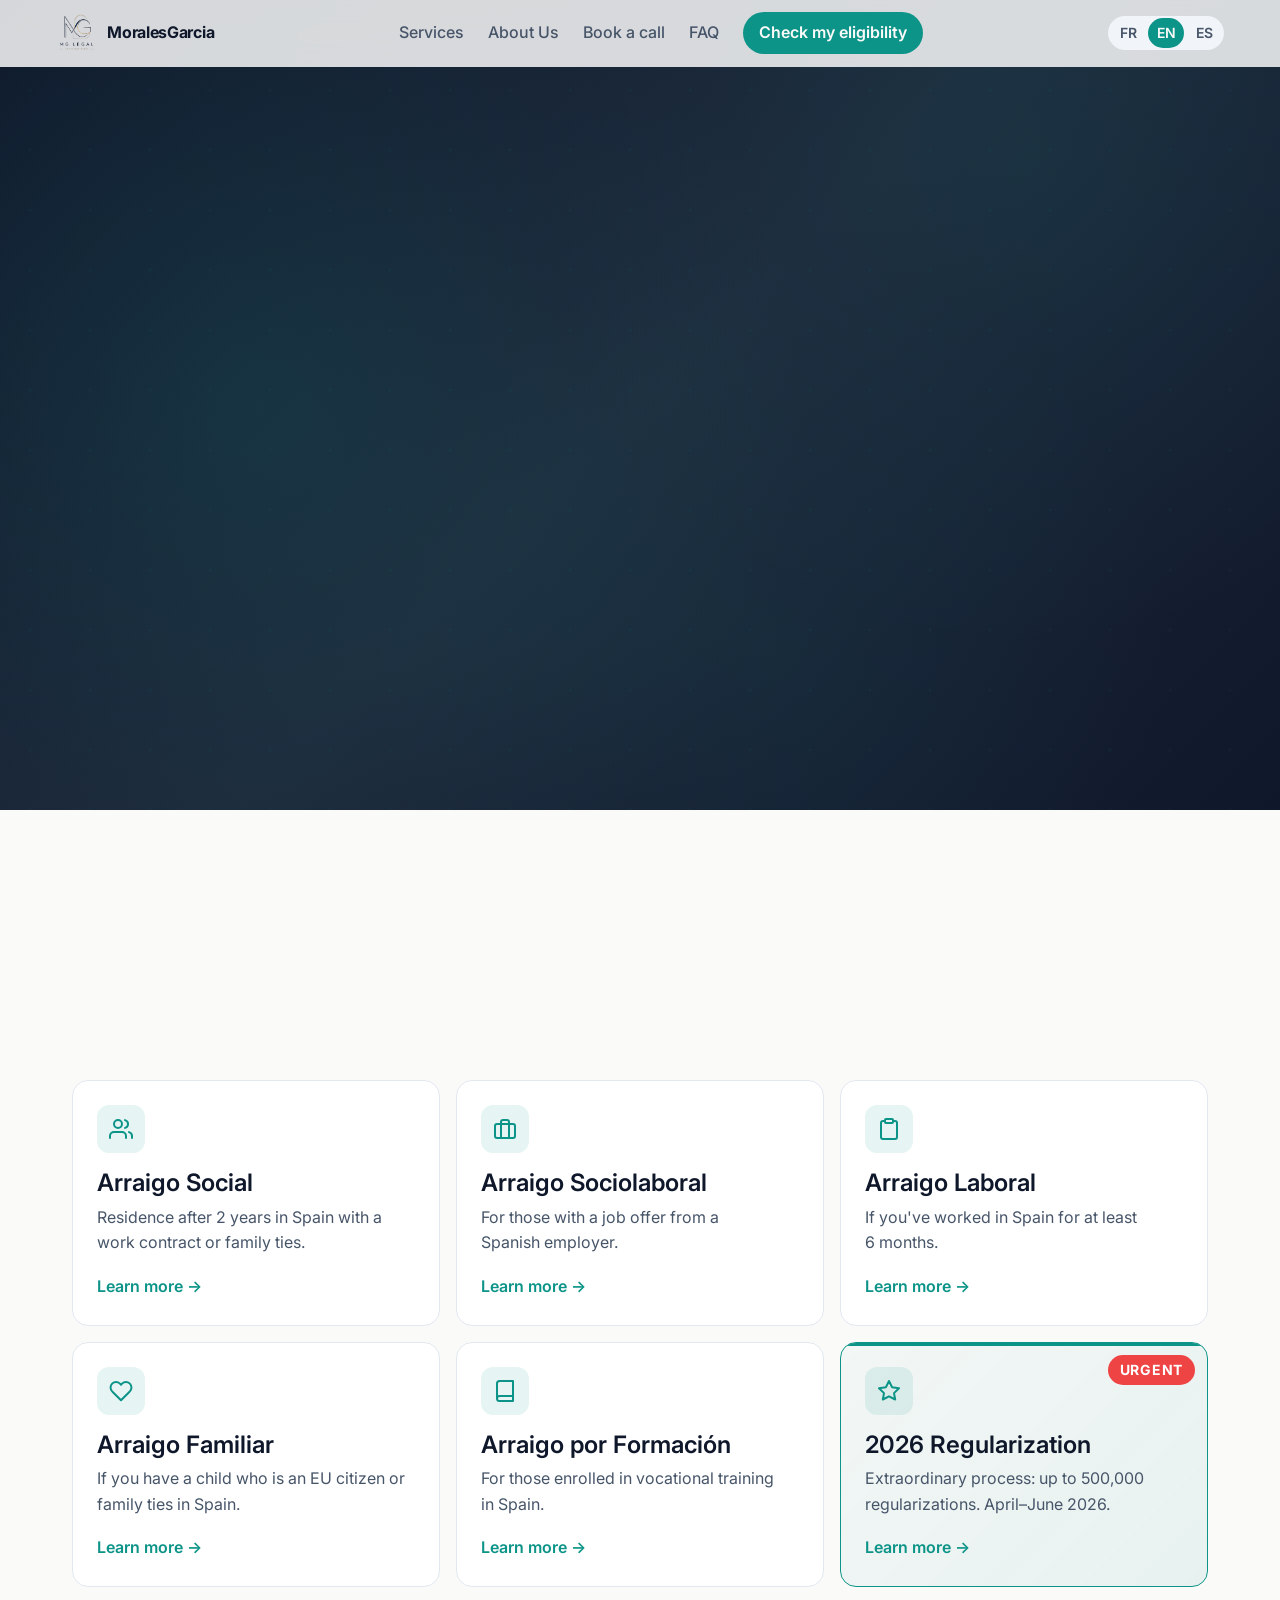
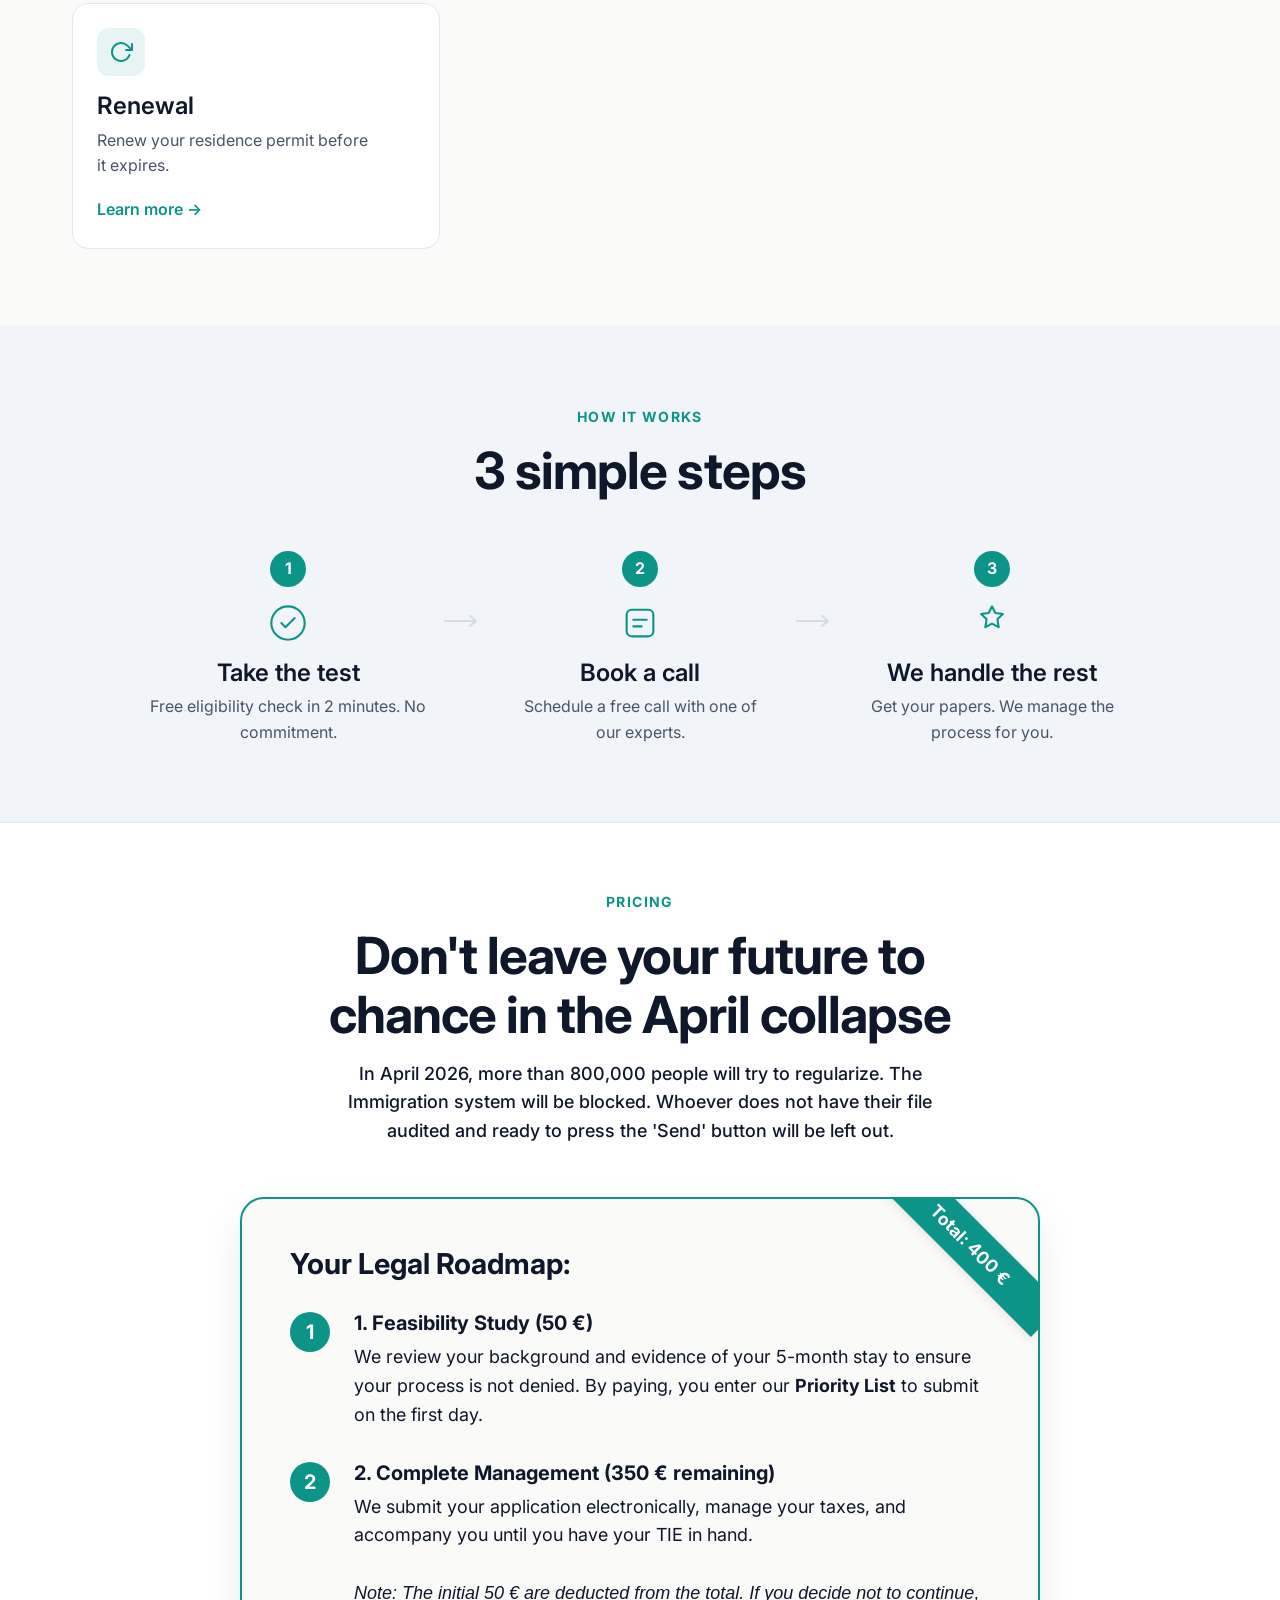
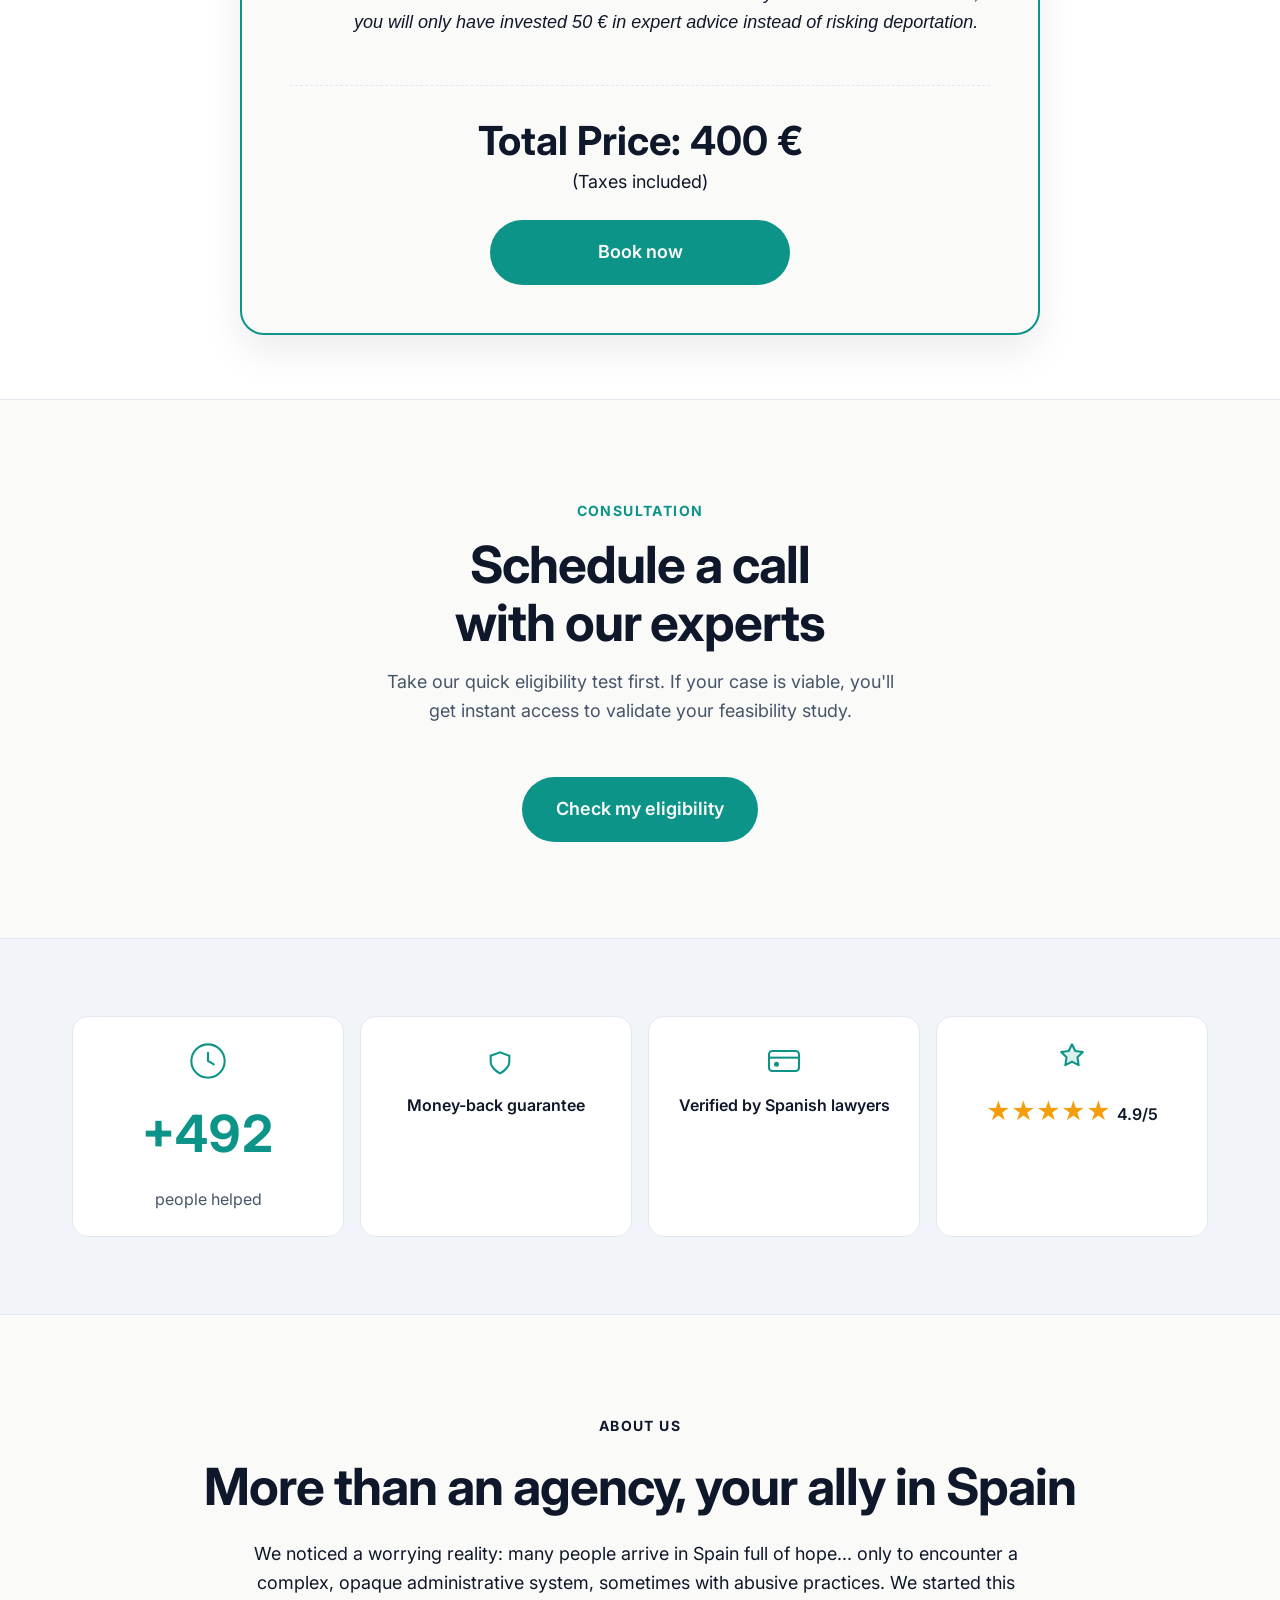
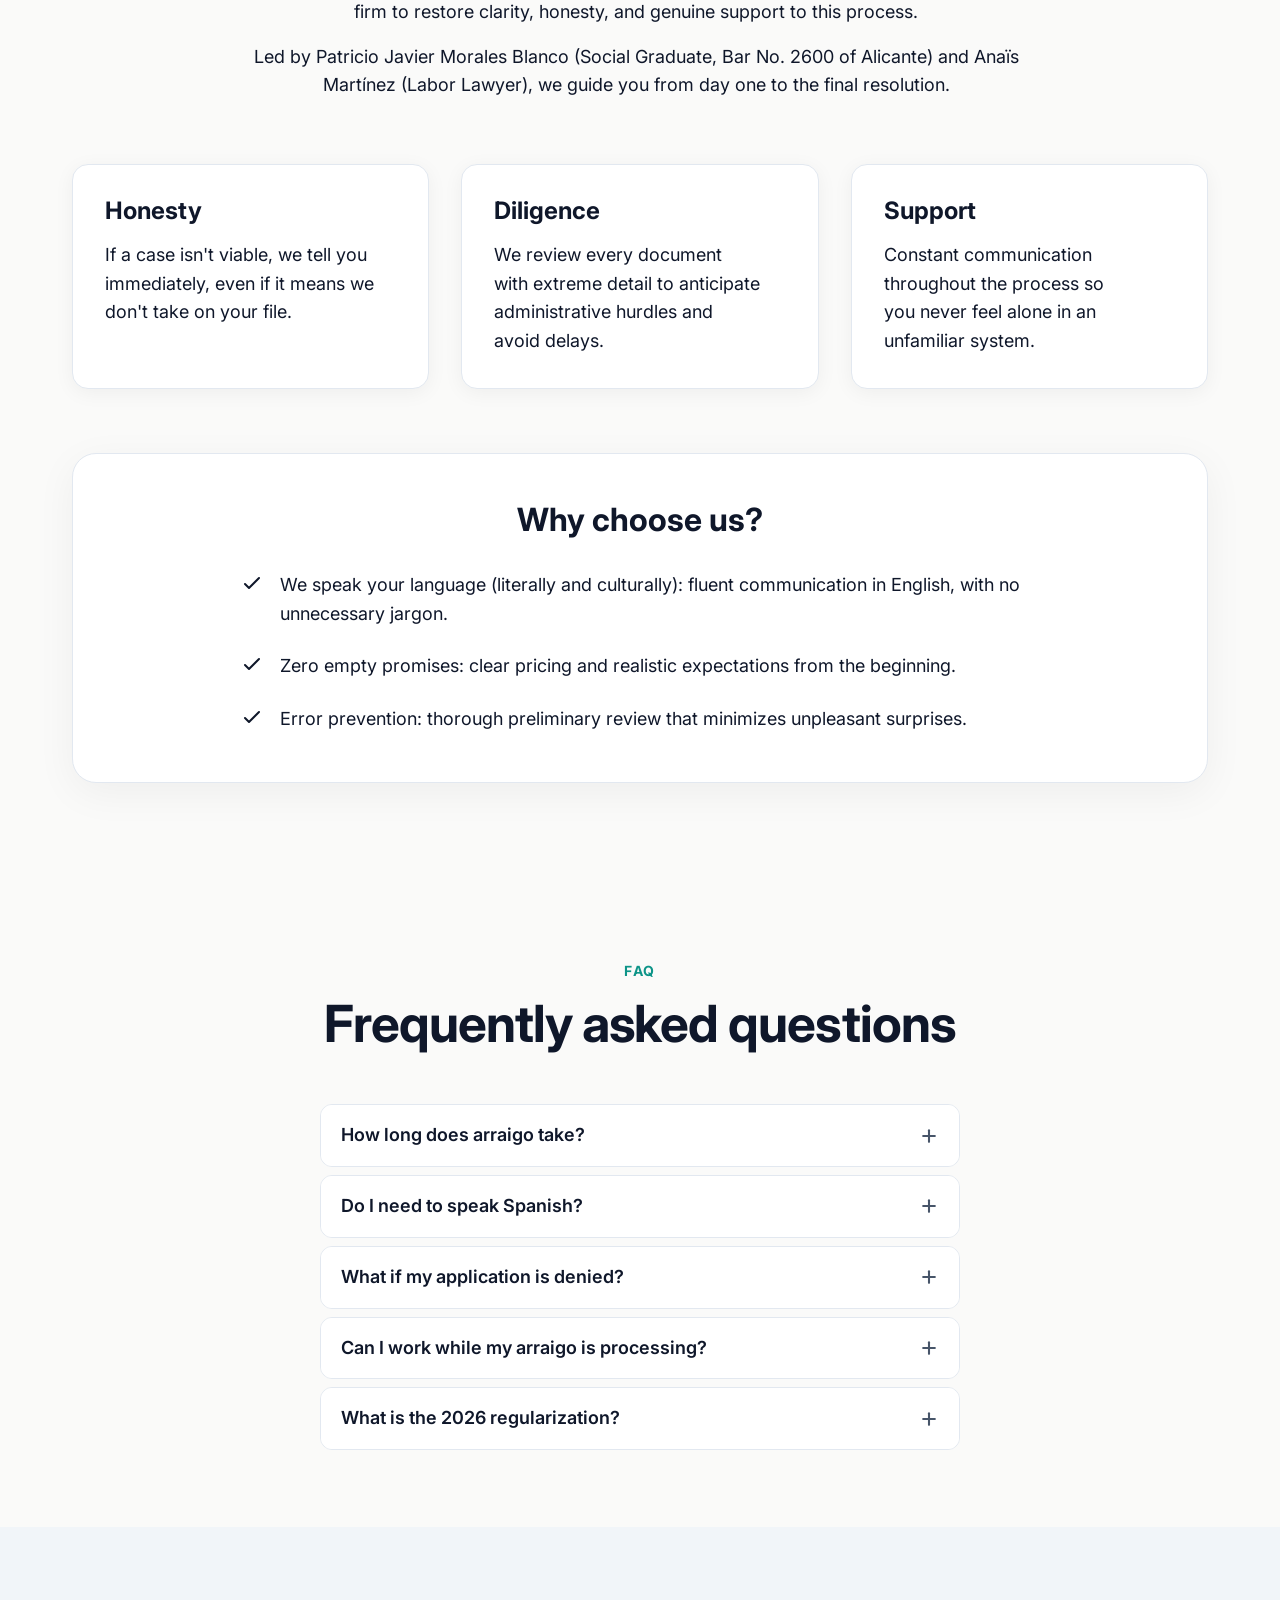
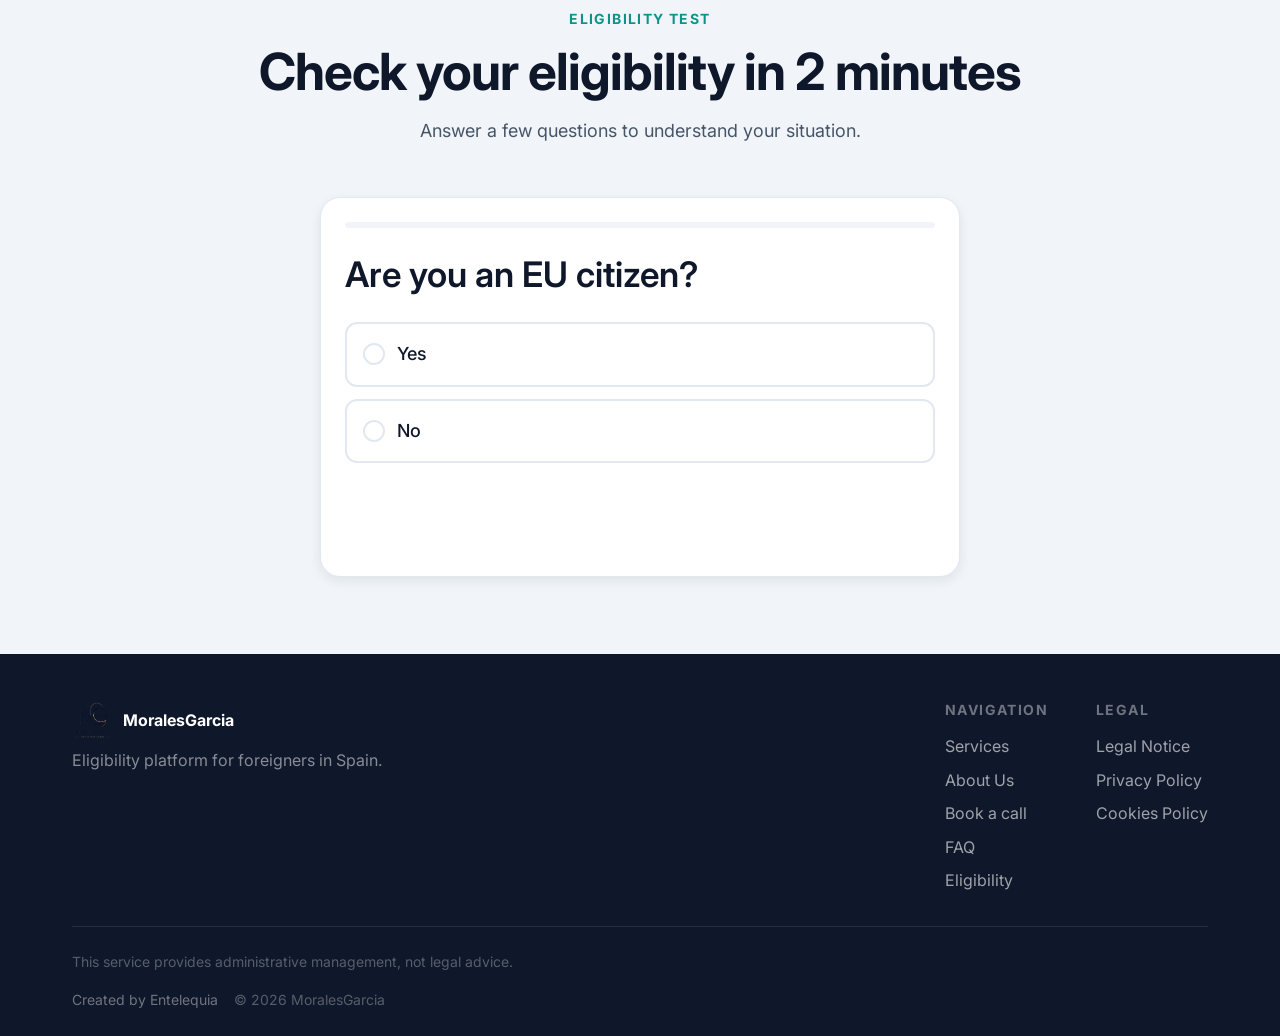
==== commit dcd86c61: "feat: update website content and legal pages" ====
--- a/index.html
+++ b/index.html
@@ -14,9 +14,9 @@
 
 <meta charset="UTF-8">
 <meta name="viewport" content="width=device-width, initial-scale=1.0">
-<title>PAPELES.ES — Vos papiers en Espagne, simplifiés</title>
+<title>MoralesGarcia — Vos papiers en Espagne, simplifiés</title>
 <meta name="description" content="Le premier service d'immigration en français pour les Africains en Espagne. Régularisez votre situation. Arraigo social, laboral, familiar et plus.">
-<meta property="og:title" content="PAPELES.ES — Your papers in Spain, simplified">
+<meta property="og:title" content="MoralesGarcia — Your papers in Spain, simplified">
 <meta property="og:description" content="Immigration regularization service in Spain. French, English & Spanish support.">
 <meta property="og:type" content="website">
 
@@ -38,9 +38,9 @@
 {
   "@context": "https://schema.org",
   "@type": "ProfessionalService",
-  "name": "PAPELES.ES",
+  "name": "MoralesGarcia",
   "description": "Immigration regularization service in Spain",
-  "url": "https://papeles.es",
+  "url": "https://moralesgarcia.es",
   "areaServed": "Spain",
   "creator": {
     "@type": "Organization",
@@ -60,16 +60,9 @@
 <!-- Header -->
 <header class="header visible" id="header">
   <div class="header__inner">
-    <a href="#hero" class="header__logo" aria-label="PAPELES.ES home">
-      <svg class="header__logo-icon" width="32" height="32" viewBox="0 0 48 48" fill="none" aria-hidden="true">
-        <rect x="2" y="2" width="44" height="44" rx="12" stroke="currentColor" stroke-width="3" fill="none"/>
-        <rect x="10" y="12" width="28" height="4" rx="2" fill="currentColor"/>
-        <rect x="10" y="20" width="20" height="4" rx="2" fill="currentColor" opacity="0.6"/>
-        <rect x="10" y="28" width="24" height="4" rx="2" fill="currentColor" opacity="0.4"/>
-        <circle cx="38" cy="38" r="7" fill="currentColor"/>
-        <path d="M35 38l2 2 4-4" stroke="var(--color-bg)" stroke-width="2" stroke-linecap="round" stroke-linejoin="round"/>
-      </svg>
-      <span class="header__brand">PAPELES.ES</span>
+    <a href="#hero" class="header__logo" aria-label="MoralesGarcia home">
+      <img src="logo.png" alt="MoralesGarcia Logo" class="header__logo-icon" style="height: 38px; width: auto; object-fit: contain;">
+      <span class="header__brand">MoralesGarcia</span>
     </a>
 
     <nav class="header__nav" id="main-nav" aria-label="Main navigation">
@@ -192,6 +185,48 @@
           </div>
           <h3 class="step__title" data-i18n="step3_title">On s'occupe de tout</h3>
           <p class="step__desc" data-i18n="step3_desc">Recevez vos papiers. Nous gérons les démarches pour vous.</p>
+        </div>
+      </div>
+    </div>
+  </section>
+
+  <!-- Pricing Section -->
+  <section class="pricing" id="pricing" style="background: var(--color-surface); padding: 4rem 0; border-top: 1px solid var(--color-border);">
+    <div class="container">
+      <div class="section-header fade-in">
+        <span class="section-label" data-i18n="pricing_badge">Precios</span>
+        <h2 class="section-title" data-i18n="pricing_title">No dejes tu futuro al azar en el colapso de abril</h2>
+        <p class="section-desc" data-i18n="pricing_desc" style="color: var(--color-text); font-weight: 500; margin-top: 1rem;">
+          En abril de 2026, más de 800.000 personas intentarán regularizarse. El sistema de Extranjería se va a bloquear. Quien no tenga su expediente auditado y listo para apretar el botón de 'Enviar', se quedará fuera.
+        </p>
+      </div>
+
+      <div class="pricing__card fade-in" style="max-width: 800px; margin: 3rem auto 0; background: var(--color-bg); padding: 3rem; border-radius: 24px; border: 2px solid var(--color-action); box-shadow: 0 16px 40px rgba(0,0,0,0.08); position: relative; overflow: hidden;">
+        <!-- Banner "Total 400€" -->
+        <div style="position: absolute; top: 1.5rem; right: -2.5rem; background: var(--color-action); color: white; font-weight: bold; padding: 0.5rem 3.5rem; transform: rotate(45deg); font-size: 1.1rem; box-shadow: 0 2px 10px rgba(0,0,0,0.1);" data-i18n="pricing_total">Total: 400 €</div>
+
+        <h3 data-i18n="pricing_roadmap" style="font-size: 1.8rem; margin-bottom: 2rem; color: var(--color-text);">Tu Hoja de Ruta Legal:</h3>
+        
+        <div class="pricing__step" style="display: flex; gap: 1.5rem; margin-bottom: 2rem; align-items: flex-start;">
+          <div style="background: var(--color-action); color: white; width: 40px; height: 40px; border-radius: 50%; display: flex; align-items: center; justify-content: center; font-weight: bold; flex-shrink: 0; font-size: 1.25rem;">1</div>
+          <div>
+            <h4 data-i18n="pricing_step1_title" style="font-size: 1.25rem; font-weight: 700; margin-bottom: 0.5rem;">1. Estudio de Viabilidad (50 €)</h4>
+            <p data-i18n="pricing_step1_desc" style="color: var(--color-text-light); line-height: 1.6;">Revisamos tus antecedentes y pruebas de estancia de 5 meses para asegurar que no te denieguen el trámite. Al pagar, entras en nuestra <b>Lista Prioritaria</b> para presentar el primer día de plazo.</p>
+          </div>
+        </div>
+
+        <div class="pricing__step" style="display: flex; gap: 1.5rem; margin-bottom: 2rem; align-items: flex-start;">
+          <div style="background: var(--color-action); color: white; width: 40px; height: 40px; border-radius: 50%; display: flex; align-items: center; justify-content: center; font-weight: bold; flex-shrink: 0; font-size: 1.25rem;">2</div>
+          <div>
+            <h4 data-i18n="pricing_step2_title" style="font-size: 1.25rem; font-weight: 700; margin-bottom: 0.5rem;">2. Gestión Completa (350 € restantes)</h4>
+            <p data-i18n="pricing_step2_desc" style="color: var(--color-text-light); line-height: 1.6;">Presentamos tu solicitud por vía telemática (Plataforma Mercurio), gestionamos tus tasas y te acompañamos hasta que tengas tu TIE en la mano. <br><br><i>Nota: Los 50 € iniciales se descuentan del total. Si decides no seguir, solo habrás invertido 50 € en una asesoría experta en lugar de arriesgarte a una expulsión.</i></p>
+          </div>
+        </div>
+
+        <div style="text-align: center; margin-top: 3rem; padding-top: 2rem; border-top: 1px dashed var(--color-border);">
+          <h2 style="font-size: 2.5rem; color: var(--color-text); margin-bottom: 0.25rem;" data-i18n="pricing_total_big">Precio Total: 400 €</h2>
+          <p style="color: var(--color-text-light); margin-bottom: 1.5rem;" data-i18n="pricing_tax_included">(Impuestos incluidos)</p>
+          <a href="#book" class="btn btn--primary btn--lg" data-i18n="book_cta" style="width: 100%; max-width: 300px; justify-content: center;">Agendar llamada</a>
         </div>
       </div>
     </div>
@@ -331,15 +366,8 @@
     <div class="footer__top">
       <div class="footer__brand">
         <div class="footer__logo">
-          <svg width="32" height="32" viewBox="0 0 48 48" fill="none" aria-hidden="true">
-            <rect x="2" y="2" width="44" height="44" rx="12" stroke="currentColor" stroke-width="3" fill="none"/>
-            <rect x="10" y="12" width="28" height="4" rx="2" fill="currentColor"/>
-            <rect x="10" y="20" width="20" height="4" rx="2" fill="currentColor" opacity="0.6"/>
-            <rect x="10" y="28" width="24" height="4" rx="2" fill="currentColor" opacity="0.4"/>
-            <circle cx="38" cy="38" r="7" fill="currentColor"/>
-            <path d="M35 38l2 2 4-4" stroke="var(--color-bg)" stroke-width="2" stroke-linecap="round" stroke-linejoin="round"/>
-          </svg>
-          <span>PAPELES.ES</span>
+          <img src="logo.png" alt="MoralesGarcia Logo" style="height: 38px; width: auto; object-fit: contain;">
+          <span>MoralesGarcia</span>
         </div>
         <p class="footer__tagline" data-i18n="footer_desc">Vos papiers en Espagne, simplifiés</p>
       </div>
@@ -353,12 +381,6 @@
           <a href="#eligibility" data-i18n="nav_eligibility_short">Éligibilité</a>
         </div>
         <div class="footer__col">
-          <h4 data-i18n="footer_contact">Contact</h4>
-          <a href="https://wa.me/34604201736" target="_blank" rel="noopener noreferrer">WhatsApp</a>
-          <a href="https://instagram.com/papeles.es" target="_blank" rel="noopener noreferrer">Instagram</a>
-          <a href="https://tiktok.com/@papeles.es" target="_blank" rel="noopener noreferrer">TikTok</a>
-        </div>
-        <div class="footer__col">
           <h4>Legal</h4>
           <a href="./aviso-legal.html" data-i18n="footer_legal">Aviso Legal</a>
           <a href="./politica-privacidad.html" data-i18n="footer_privacy">Política de Privacidad</a>
@@ -370,7 +392,7 @@
       <p class="footer__disclaimer" data-i18n="footer_disclaimer">Este servicio proporciona gestión administrativa, no asesoramiento jurídico. / Ce service fournit une gestion administrative, pas des conseils juridiques. / This service provides administrative management, not legal advice.</p>
       <div class="footer__meta">
         <a href="https://entelequia.tech/" target="_blank" rel="noopener noreferrer">Created by Entelequia</a>
-        <span>© 2026 PAPELES.ES</span>
+        <span>© 2026 MoralesGarcia</span>
       </div>
     </div>
   </div>
--- a/style.css
+++ b/style.css
@@ -1,5 +1,5 @@
 /* ============================================
-   PAPELES.ES — Design Tokens & Component Styles
+   MoralesGarcia — Design Tokens & Component Styles
    ============================================ */
 
 :root {
@@ -31,7 +31,7 @@
   --space-24: 6rem;
   --space-32: 8rem;
 
-  /* PAPELES.ES Colors — Custom palette */
+  /* MoralesGarcia Colors — Custom palette */
   --color-bg:              #fafaf9;
   --color-surface:         #ffffff;
   --color-surface-2:       #f1f5f9;
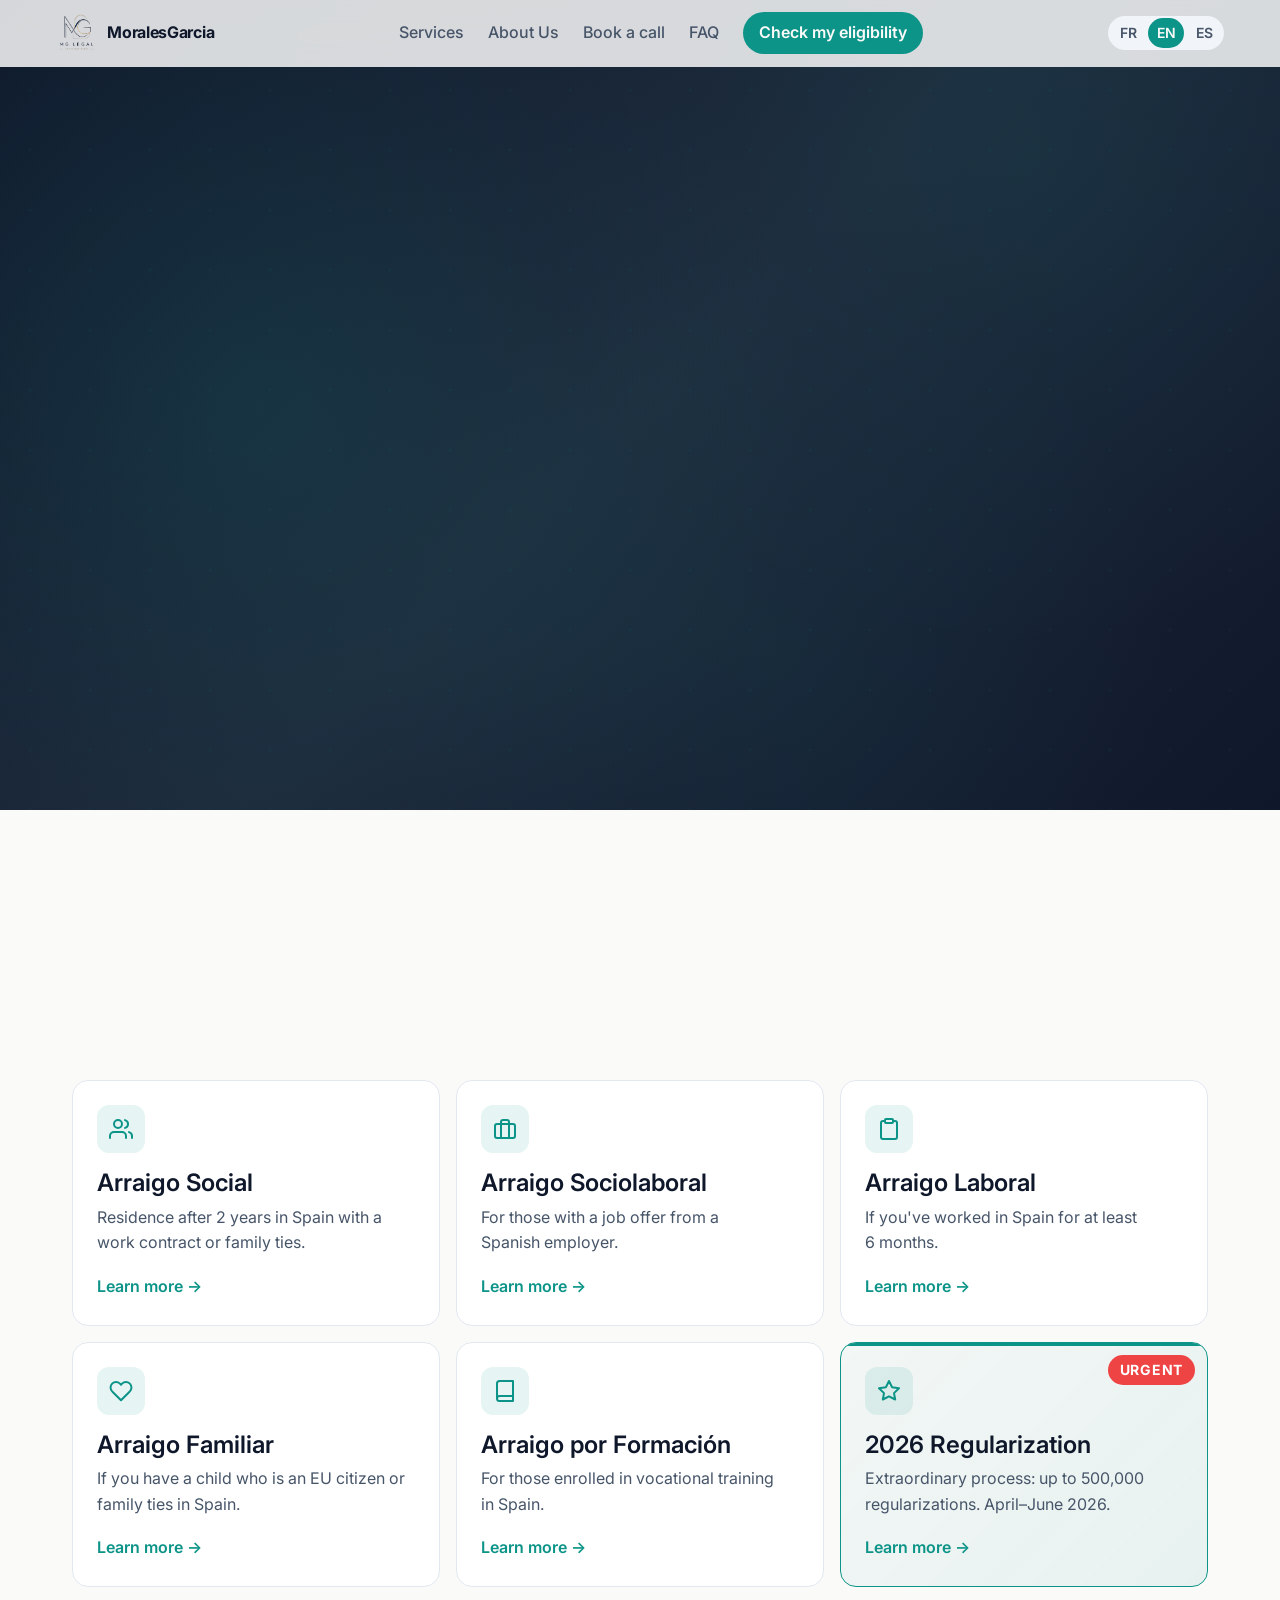
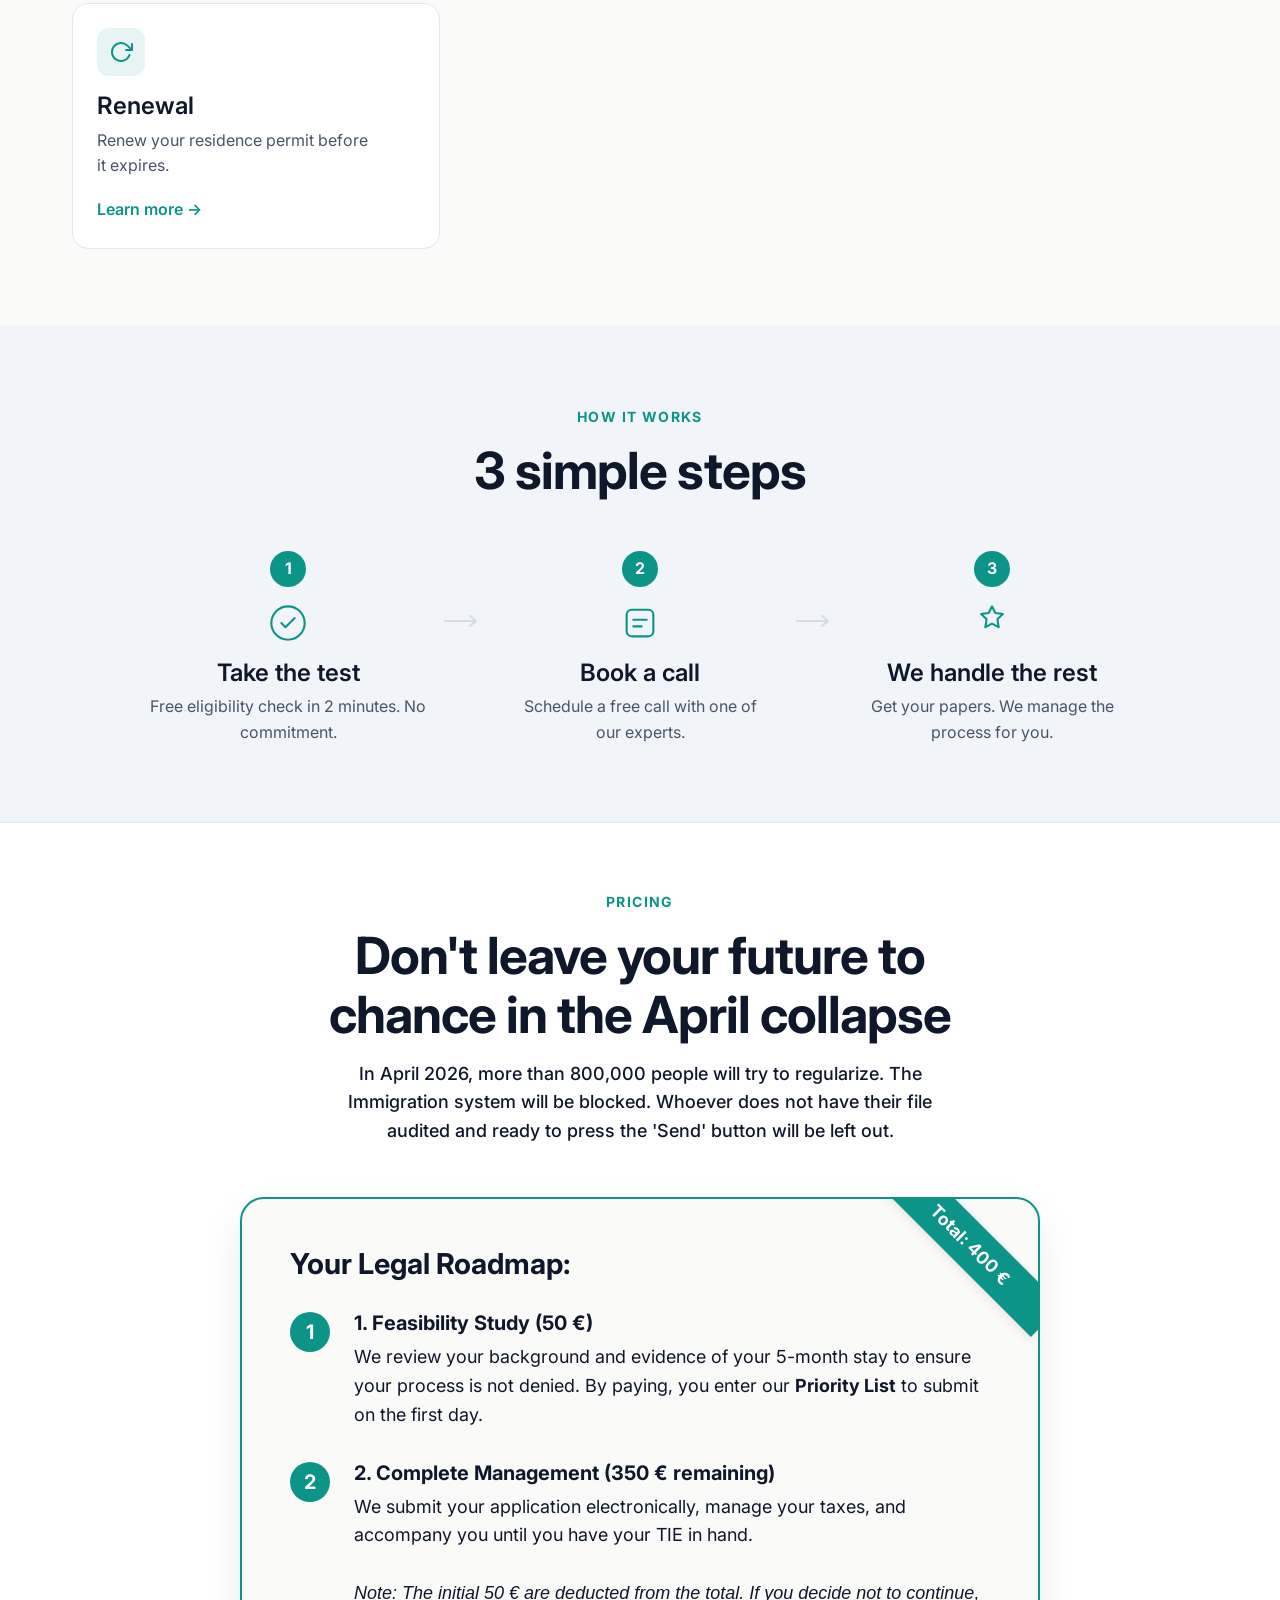
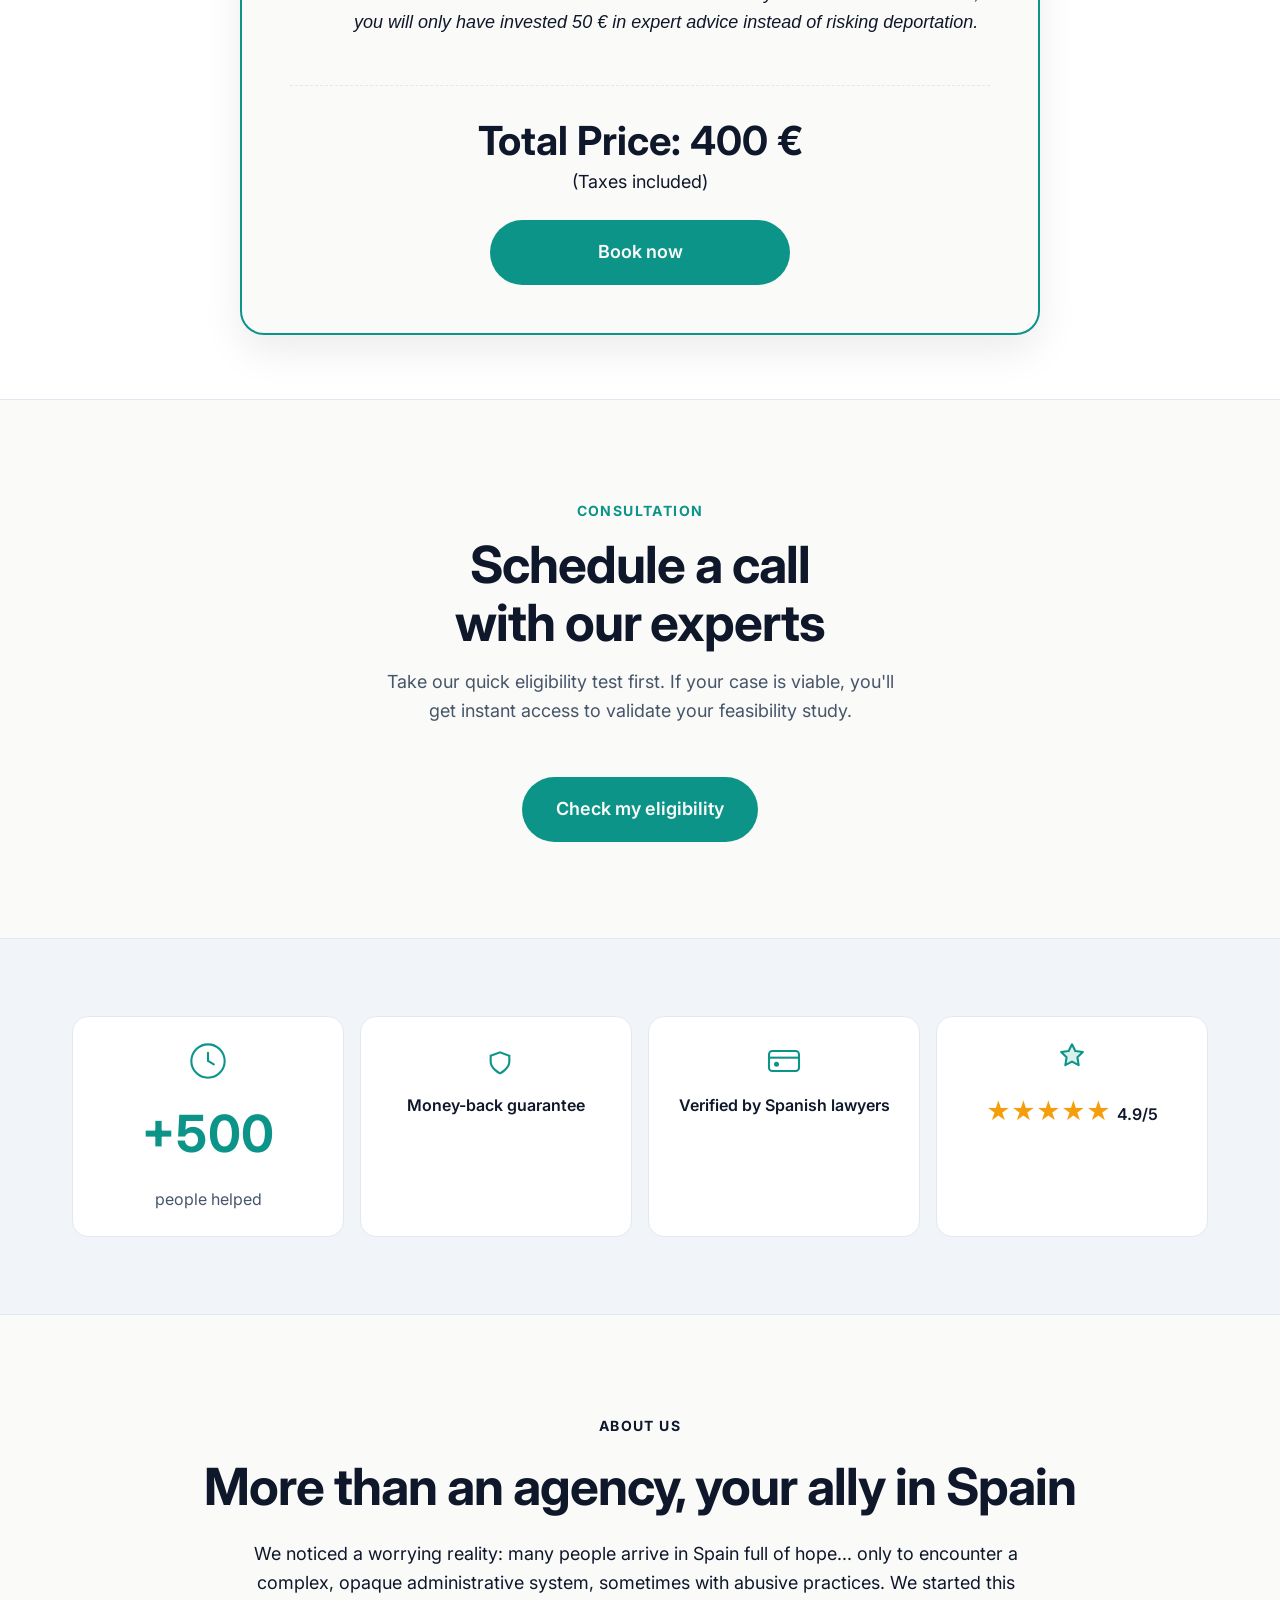
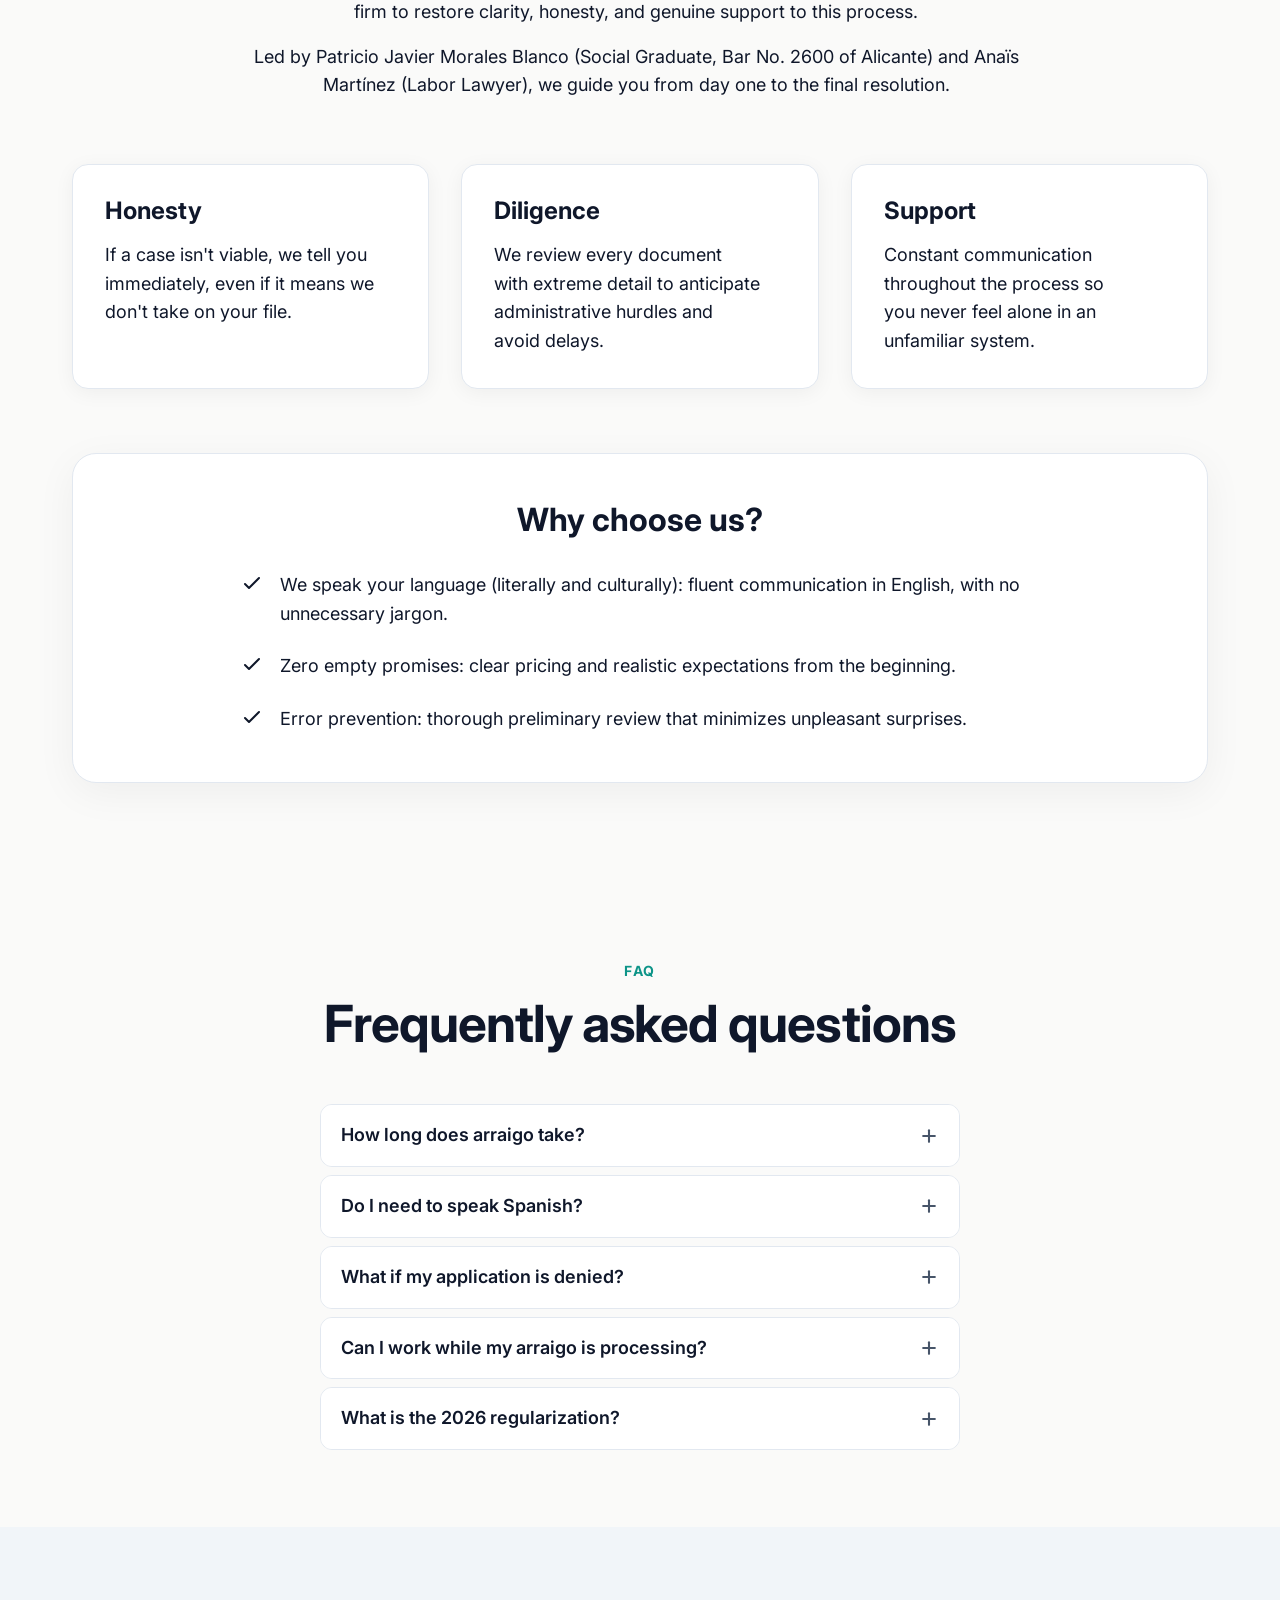
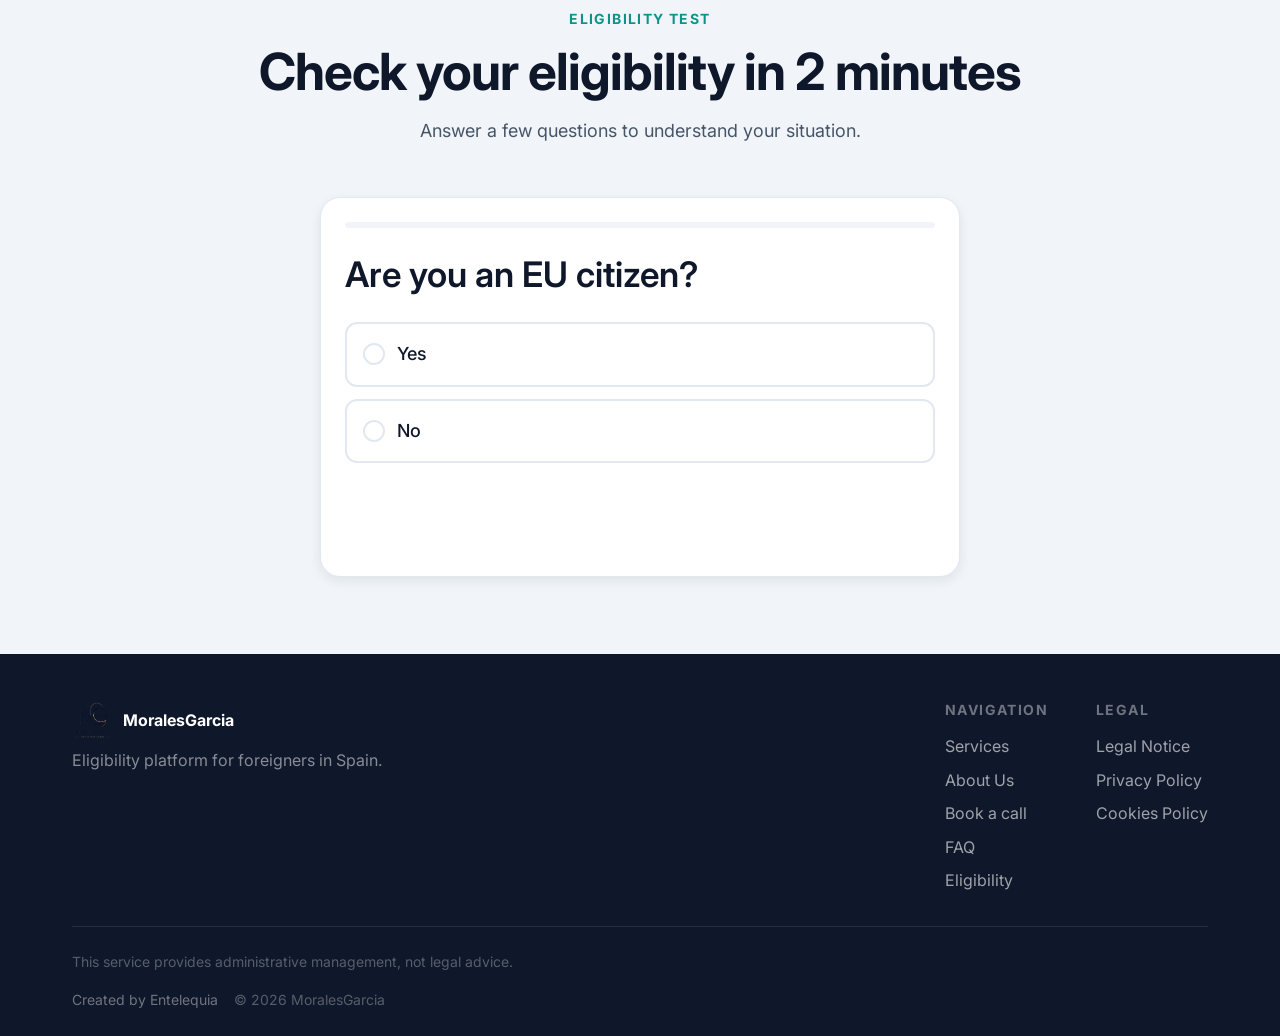
==== commit 695db836: "merge: integrate main into cambios-web" ====
--- a/index.html
+++ b/index.html
@@ -219,7 +219,7 @@
           <div style="background: var(--color-action); color: white; width: 40px; height: 40px; border-radius: 50%; display: flex; align-items: center; justify-content: center; font-weight: bold; flex-shrink: 0; font-size: 1.25rem;">2</div>
           <div>
             <h4 data-i18n="pricing_step2_title" style="font-size: 1.25rem; font-weight: 700; margin-bottom: 0.5rem;">2. Gestión Completa (350 € restantes)</h4>
-            <p data-i18n="pricing_step2_desc" style="color: var(--color-text-light); line-height: 1.6;">Presentamos tu solicitud por vía telemática (Plataforma Mercurio), gestionamos tus tasas y te acompañamos hasta que tengas tu TIE en la mano. <br><br><i>Nota: Los 50 € iniciales se descuentan del total. Si decides no seguir, solo habrás invertido 50 € en una asesoría experta en lugar de arriesgarte a una expulsión.</i></p>
+            <p data-i18n="pricing_step2_desc" style="color: var(--color-text-light); line-height: 1.6;">Presentamos tu solicitud por vía telemática, gestionamos tus tasas y te acompañamos hasta que tengas tu TIE en la mano. <br><br><i>Nota: Los 50 € iniciales se descuentan del total. Si decides no seguir, solo habrás invertido 50 € en una asesoría experta en lugar de arriesgarte a una expulsión.</i></p>
           </div>
         </div>
 
@@ -231,7 +231,6 @@
       </div>
     </div>
   </section>
-
   <!-- Booking Section -->
   <section class="book" id="book" style="background: var(--color-bg); padding: 6rem 0; border-top: 1px solid var(--color-border); border-bottom: 1px solid var(--color-border);">
     <div class="container" style="text-align: center; max-width: 600px; margin: 0 auto;">
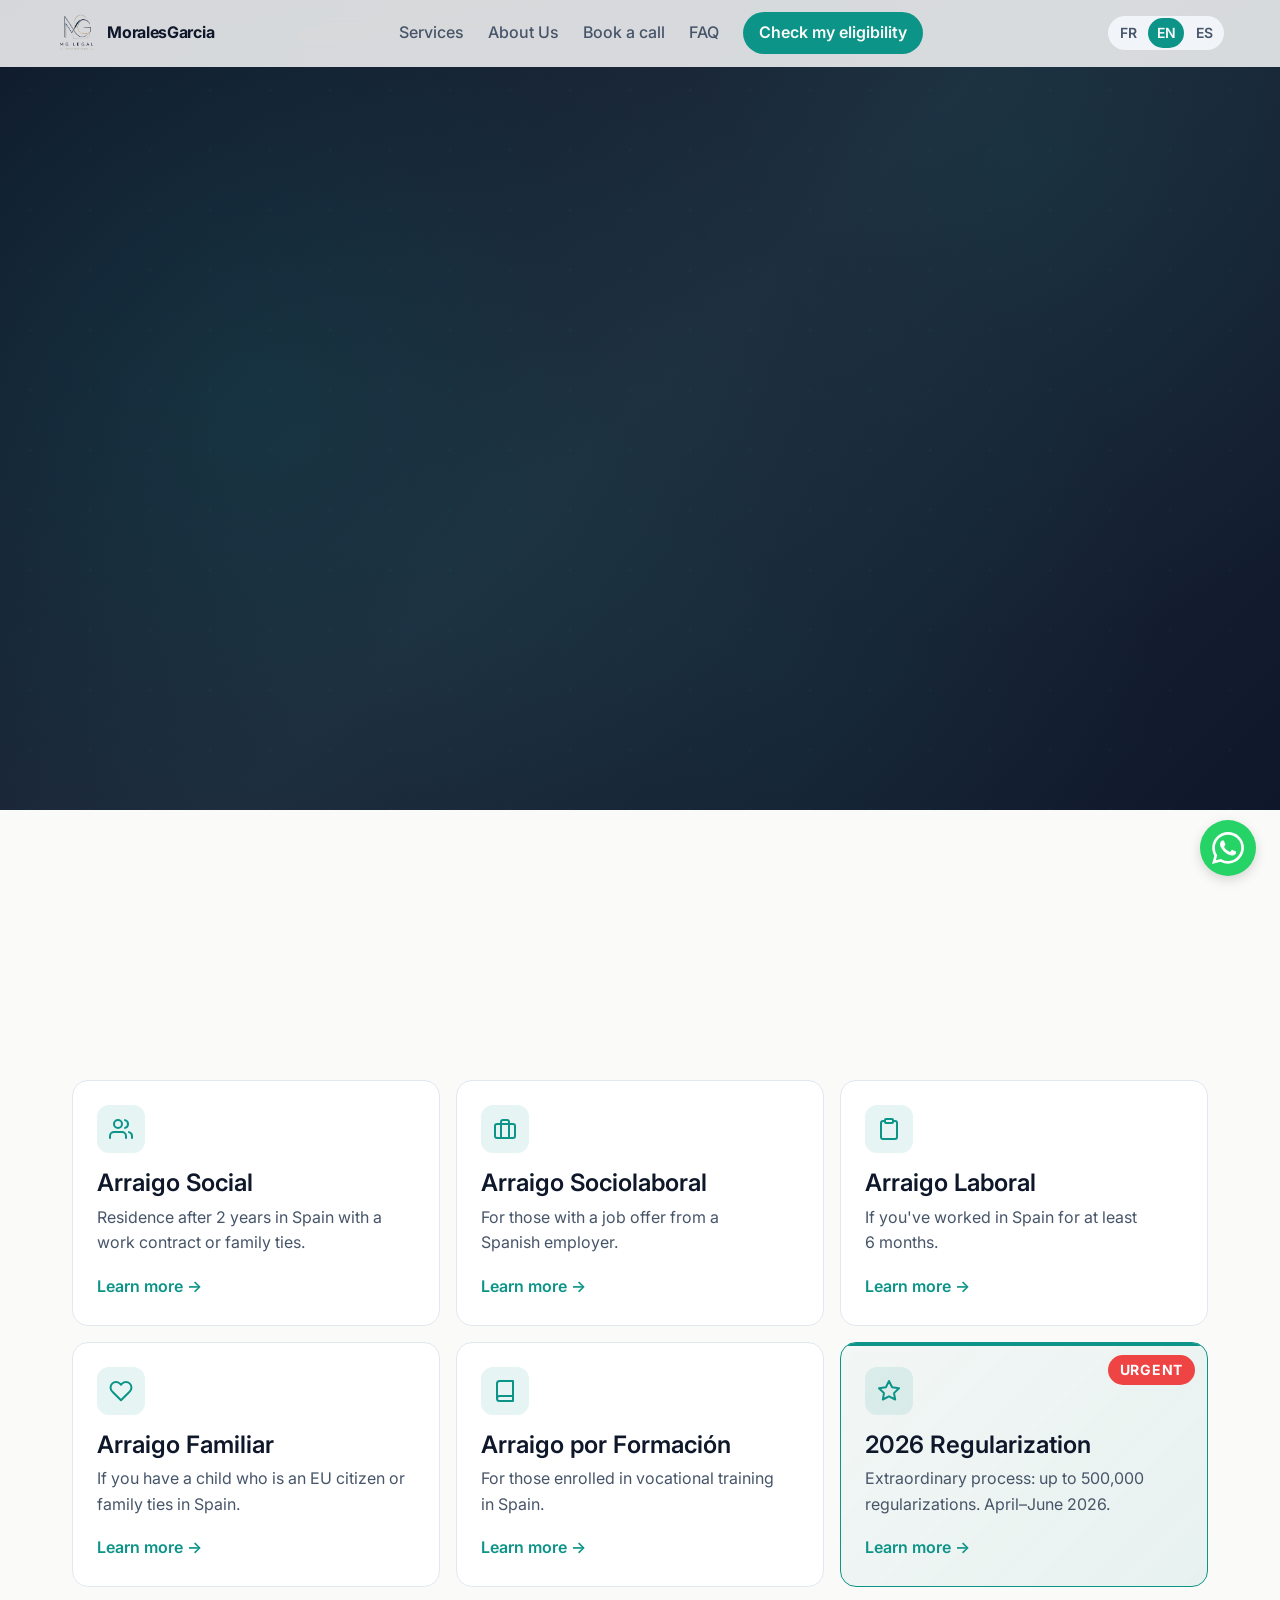
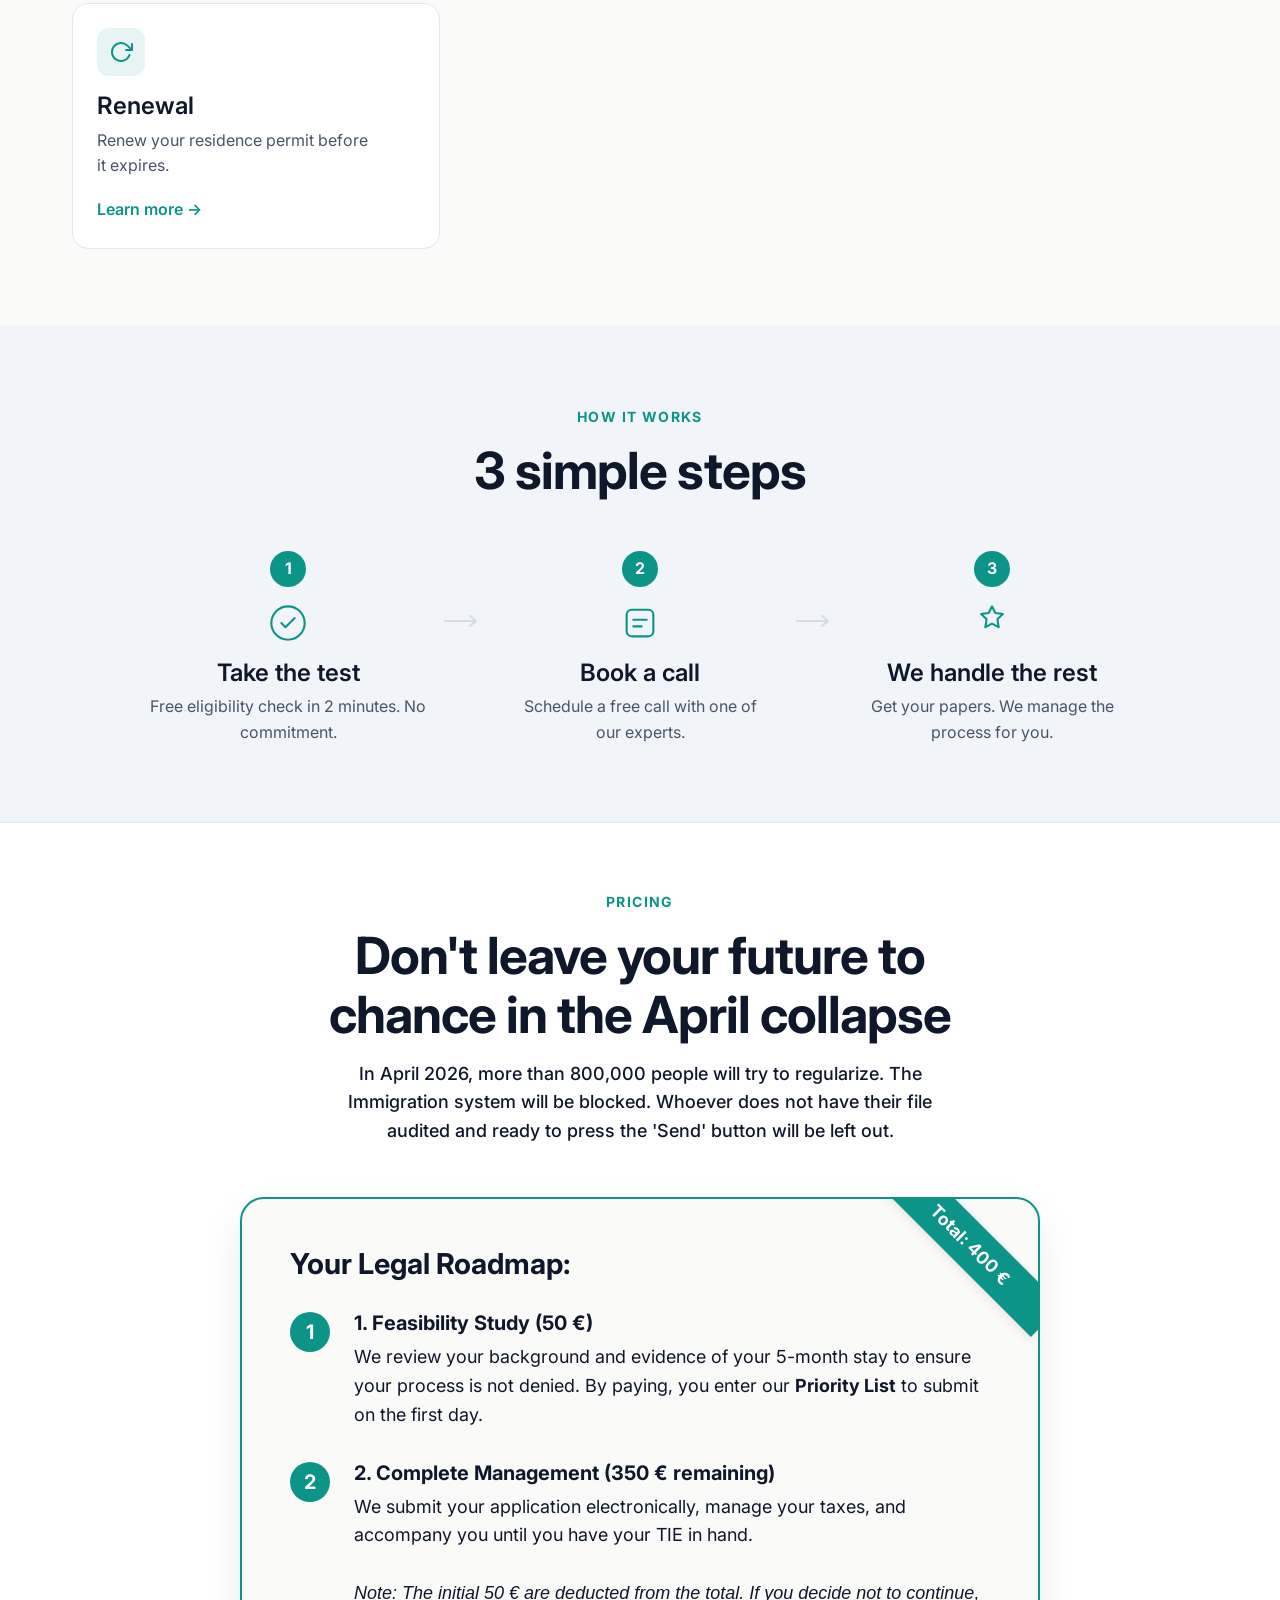
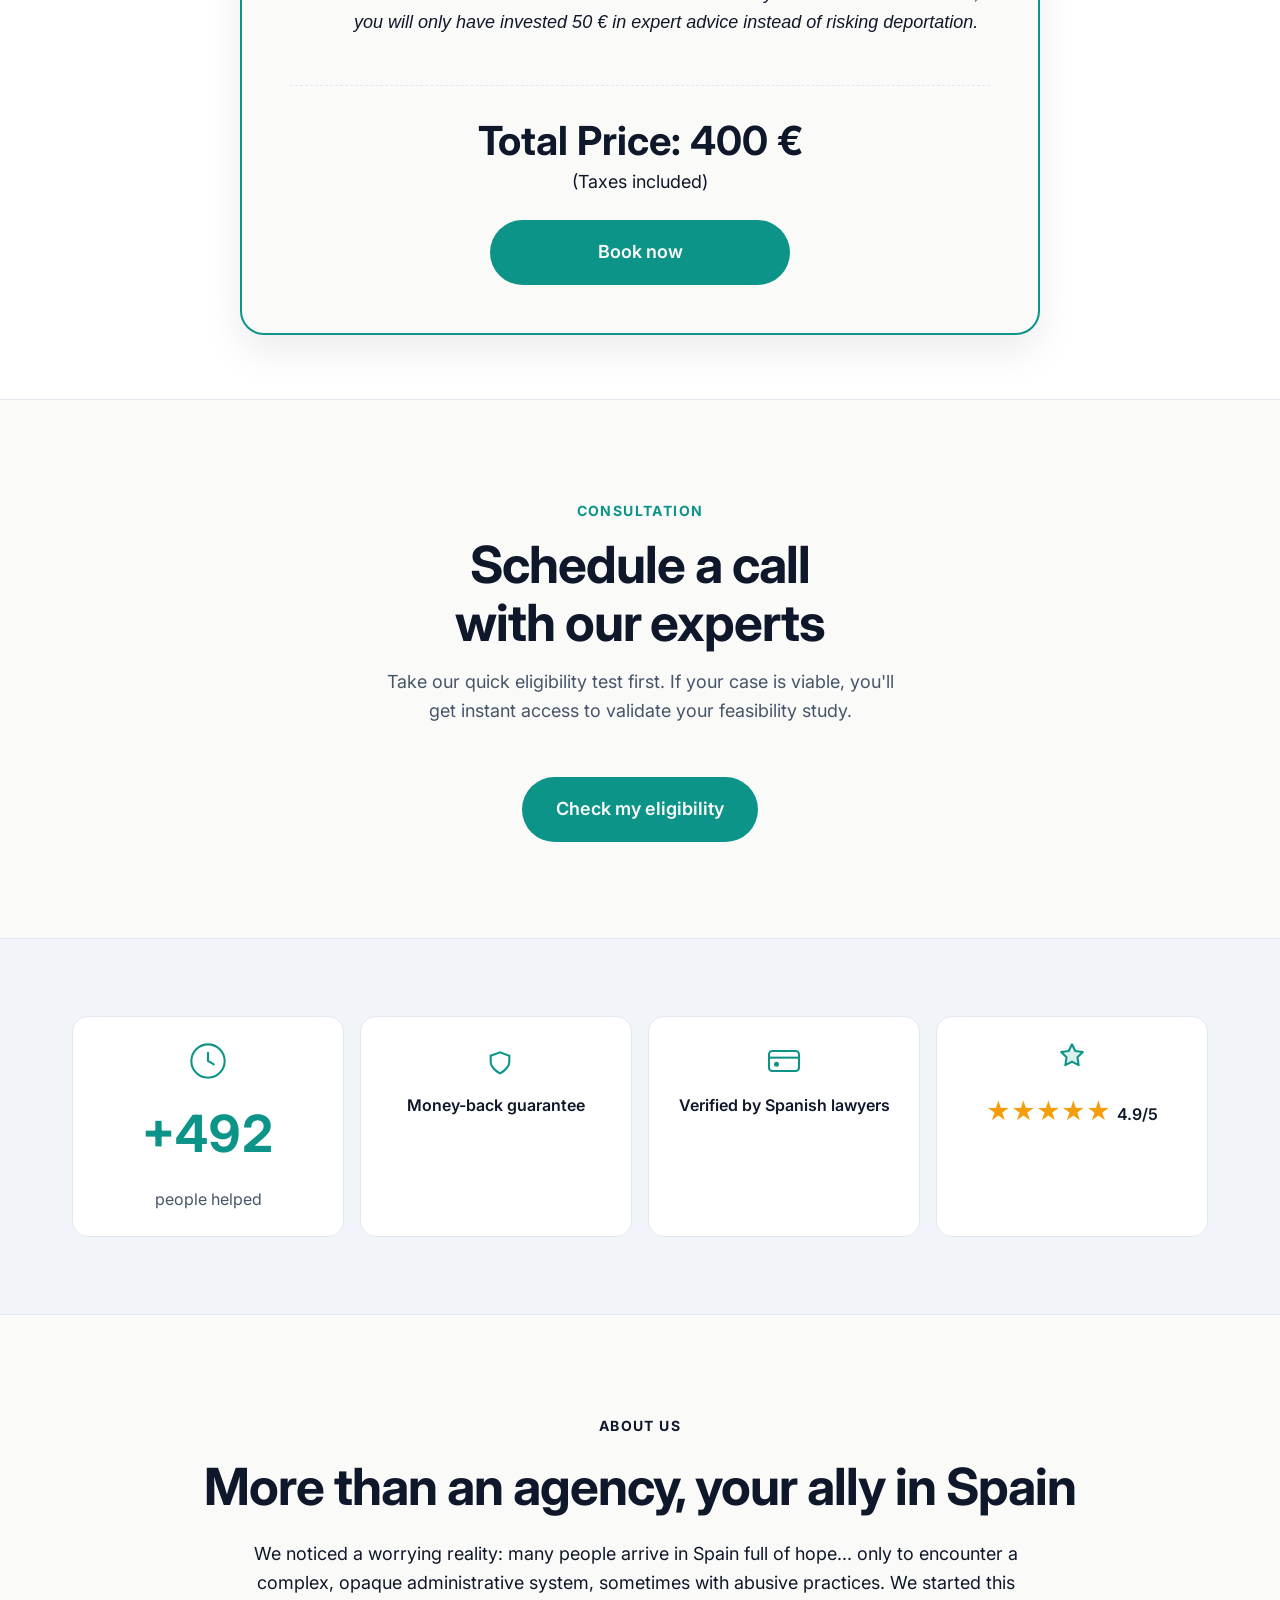
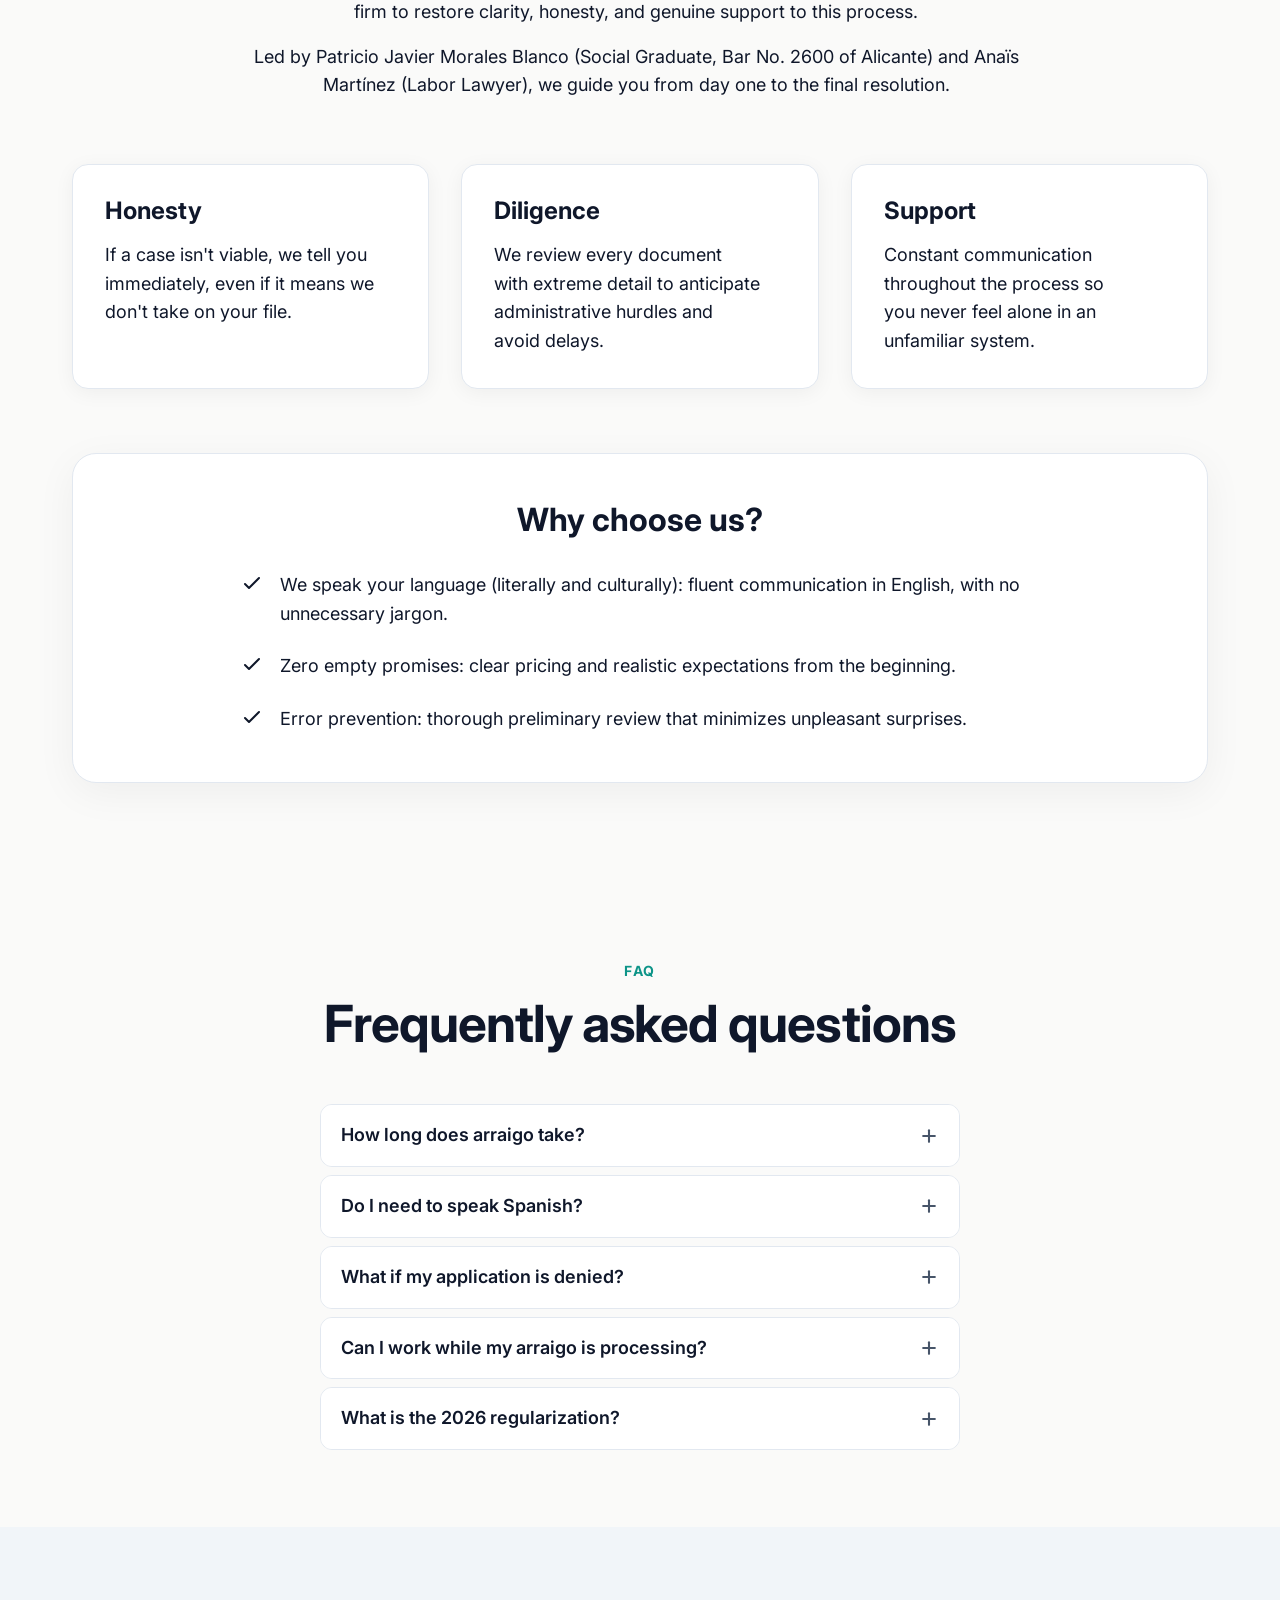
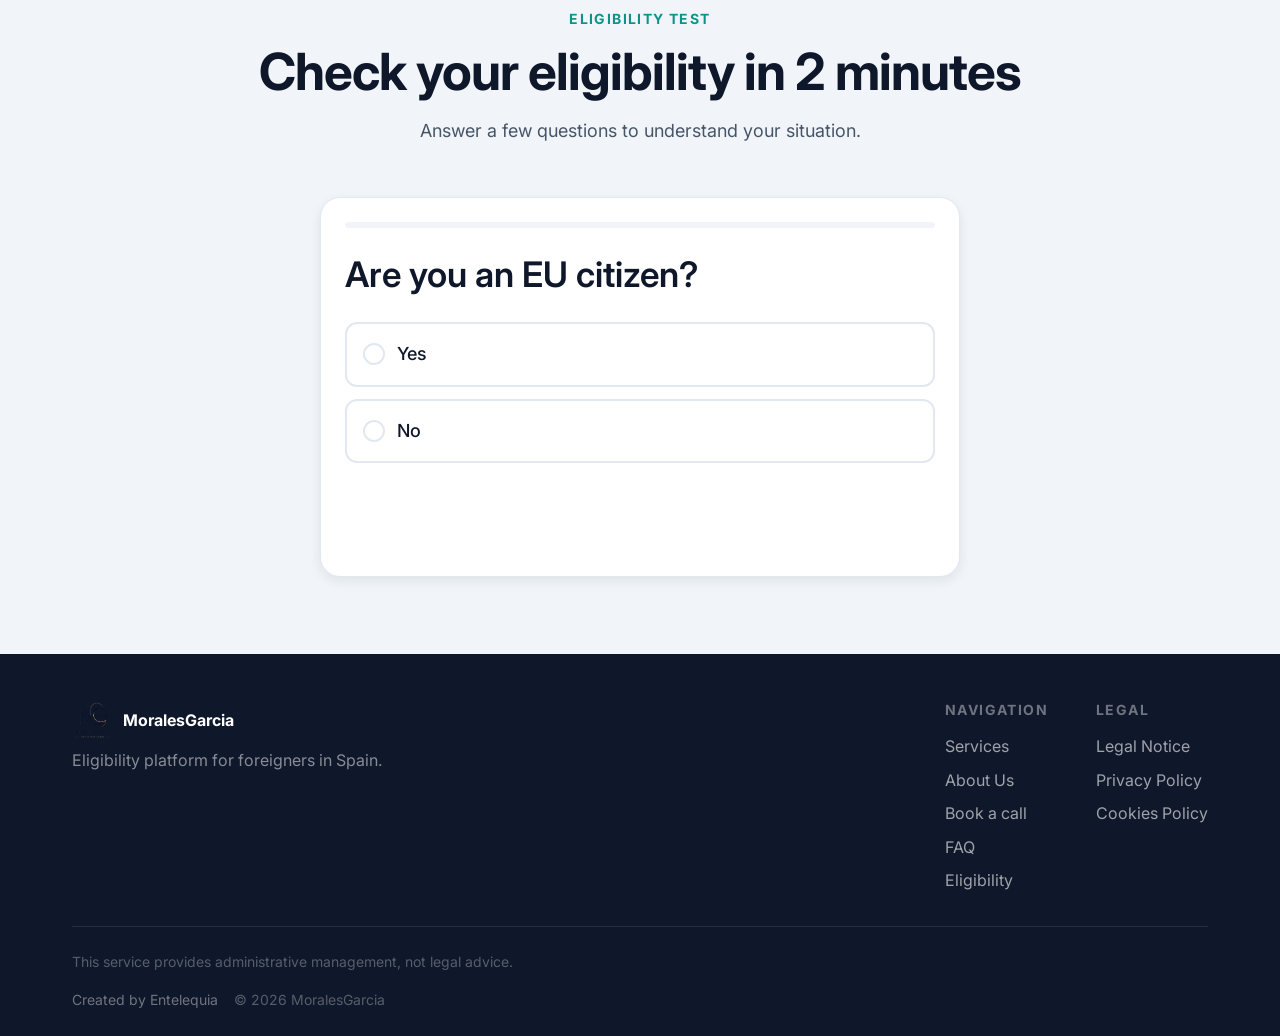
==== commit c614113c: "feat: add floating WhatsApp contact button and update pricing structure" ====
--- a/index.html
+++ b/index.html
@@ -396,6 +396,13 @@
     </div>
   </div>
 </footer>
+
+<!-- Floating WhatsApp Button -->
+<a href="https://wa.me/message/UDF2FL43CCYHC1" target="_blank" rel="noopener noreferrer" style="position: fixed; bottom: 24px; right: 24px; z-index: 9999; background-color: #25D366; color: white; width: 56px; height: 56px; border-radius: 50%; display: flex; align-items: center; justify-content: center; box-shadow: 0 4px 12px rgba(0,0,0,0.15); transition: transform 0.2s ease, box-shadow 0.2s ease;" onmouseover="this.style.transform='scale(1.08)'; this.style.boxShadow='0 6px 16px rgba(0,0,0,0.2)';" onmouseout="this.style.transform='scale(1)'; this.style.boxShadow='0 4px 12px rgba(0,0,0,0.15)';">
+  <svg width="32" height="32" viewBox="0 0 24 24" fill="currentColor">
+    <path d="M17.472 14.382c-.297-.149-1.758-.867-2.03-.967-.273-.099-.471-.148-.67.15-.197.297-.767.966-.94 1.164-.173.199-.347.223-.644.075-.297-.15-1.255-.463-2.39-1.475-.883-.788-1.48-1.761-1.653-2.059-.173-.297-.018-.458.13-.606.134-.133.298-.347.446-.52.149-.174.198-.298.298-.497.099-.198.05-.371-.025-.52-.075-.149-.669-1.612-.916-2.207-.242-.579-.487-.5-.669-.51-.173-.008-.371-.01-.57-.01-.198 0-.52.074-.792.372-.272.297-1.04 1.016-1.04 2.479 0 1.462 1.065 2.875 1.213 3.074.149.198 2.096 3.2 5.077 4.487.709.306 1.262.489 1.694.625.712.227 1.36.195 1.871.118.571-.085 1.758-.719 2.006-1.413.248-.694.248-1.289.173-1.413-.074-.124-.272-.198-.57-.347m-5.421 7.403h-.004a9.87 9.87 0 01-5.031-1.378l-.361-.214-3.741.982.998-3.648-.235-.374a9.86 9.86 0 01-1.51-5.26c.001-5.45 4.436-9.884 9.888-9.884 2.64 0 5.122 1.03 6.988 2.898a9.825 9.825 0 012.893 6.994c-.003 5.45-4.437 9.884-9.885 9.884m8.413-18.297A11.815 11.815 0 0012.05 0C5.495 0 .16 5.335.157 11.892c0 2.096.547 4.142 1.588 5.945L.057 24l6.305-1.654a11.882 11.882 0 005.683 1.448h.005c6.554 0 11.89-5.335 11.893-11.893a11.821 11.821 0 00-3.48-8.413z"/>
+  </svg>
+</a>
 
 <script src="./translations.js"></script>
 <script src="./app.js"></script>
